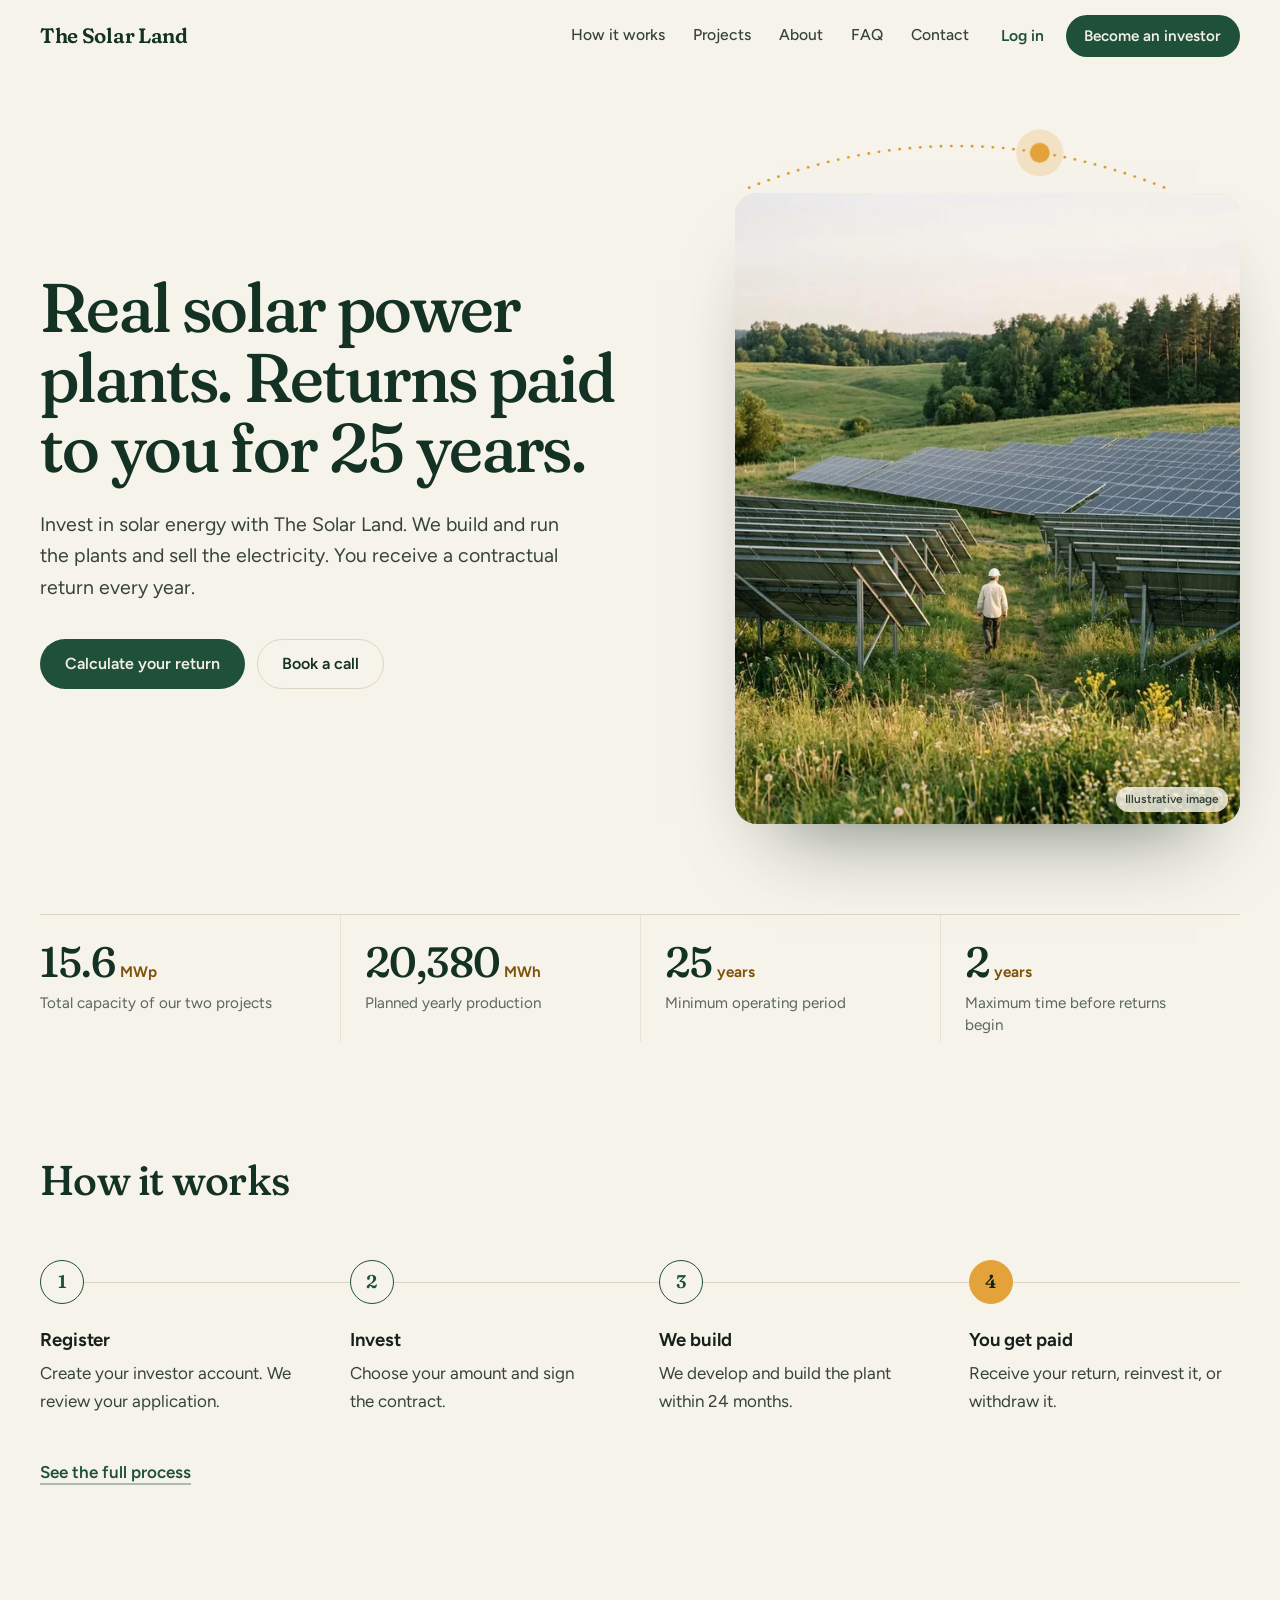
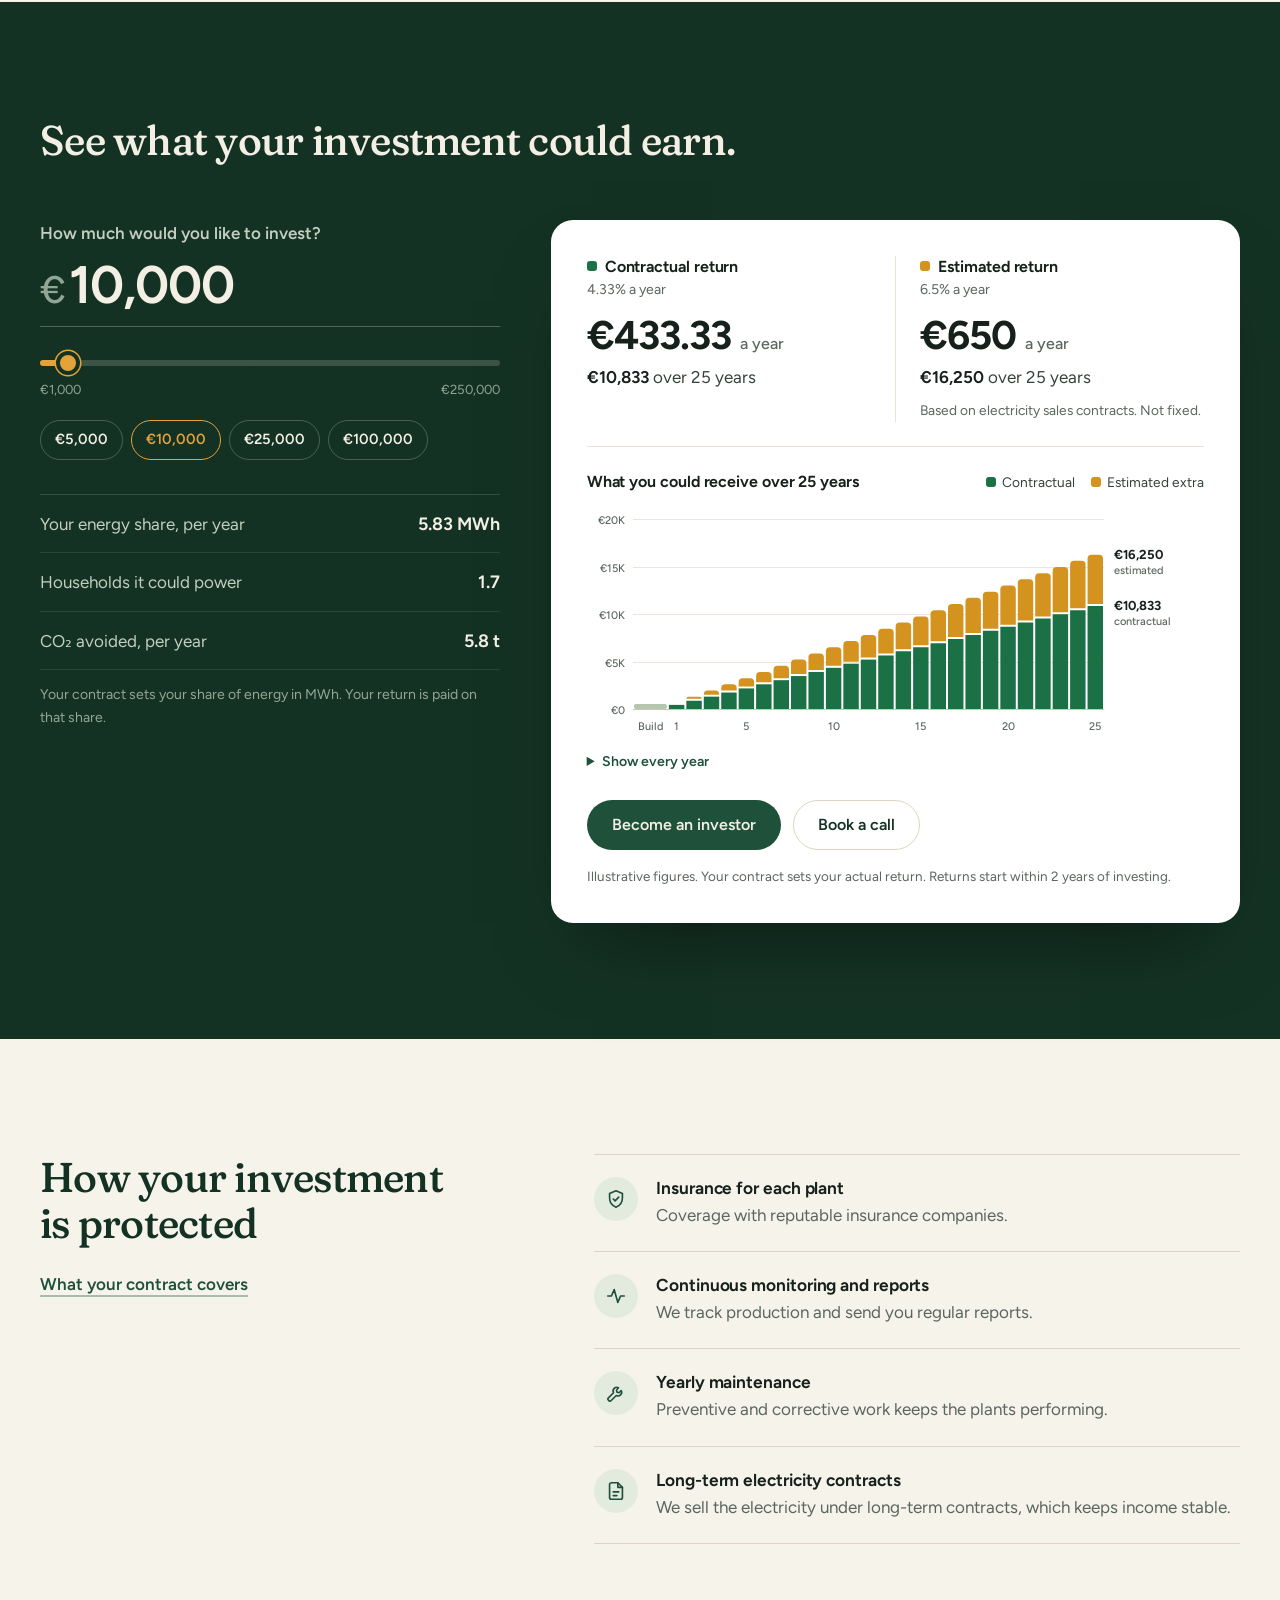
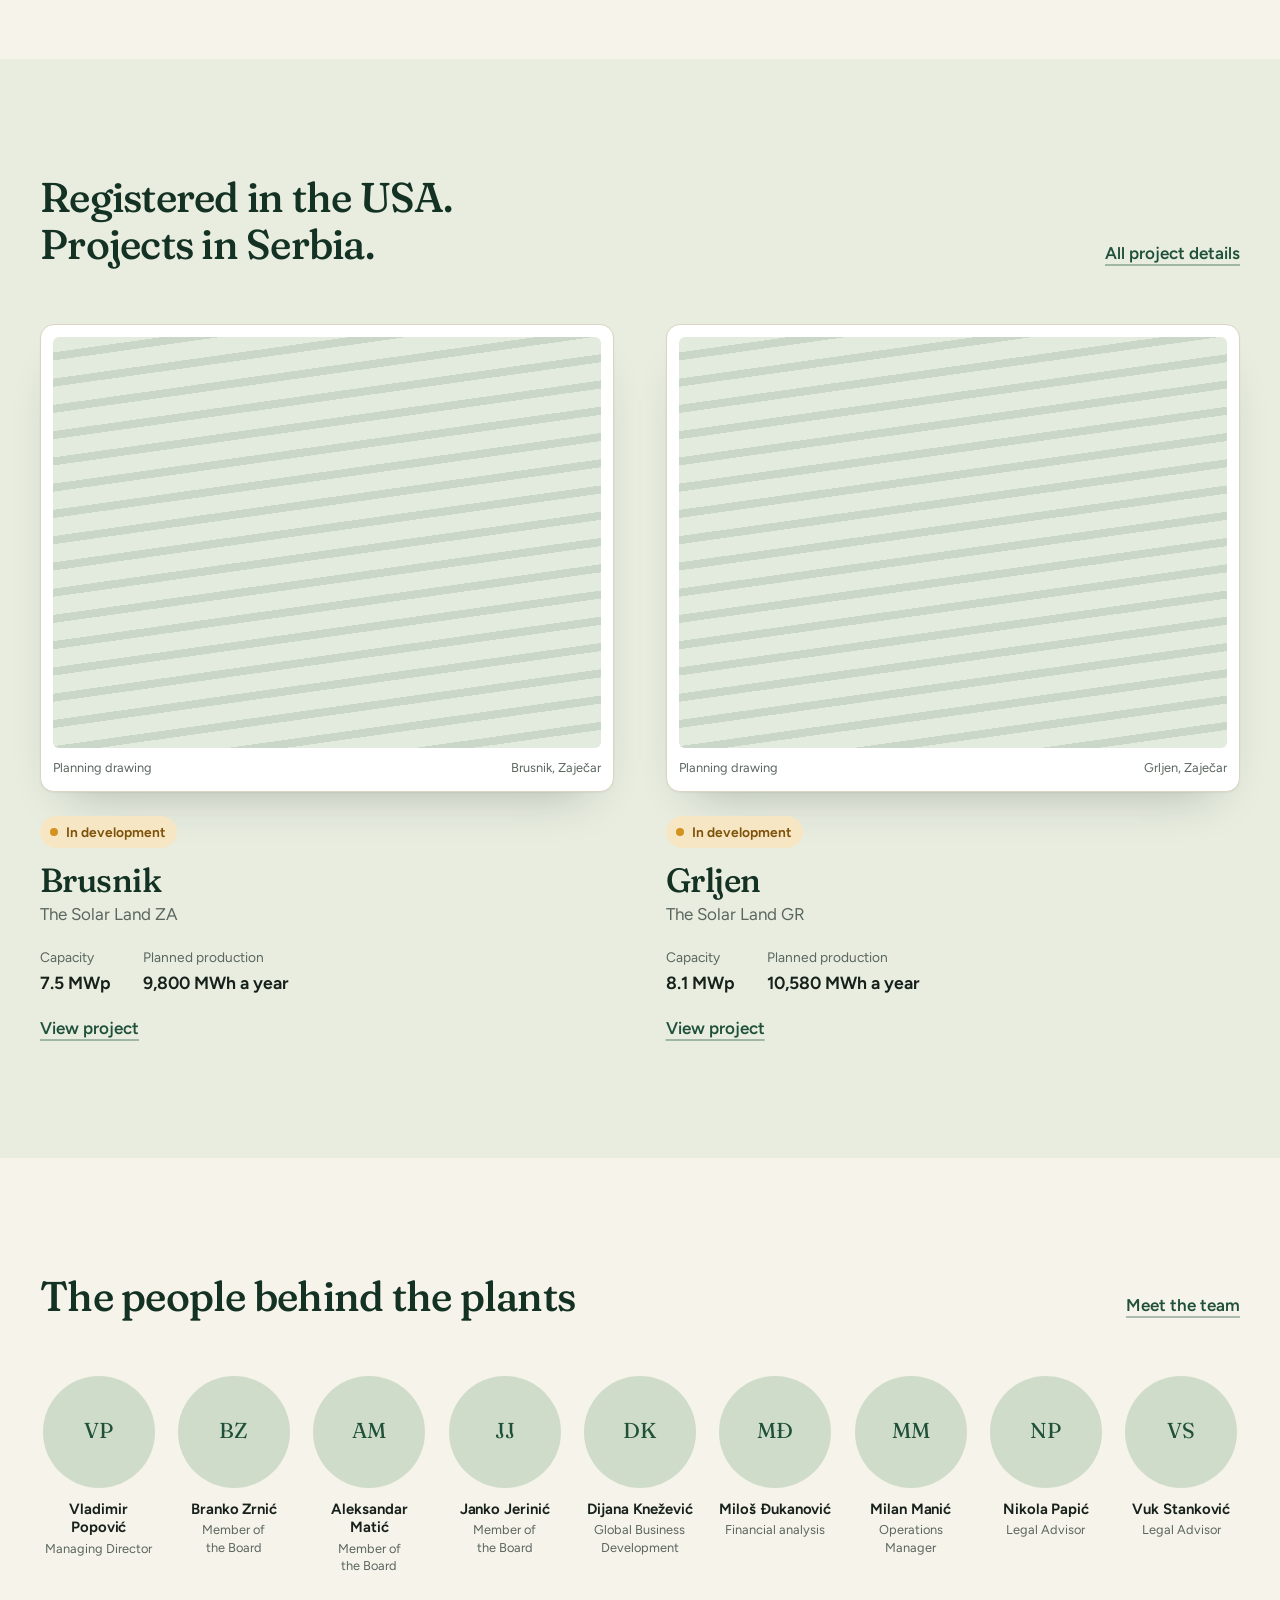
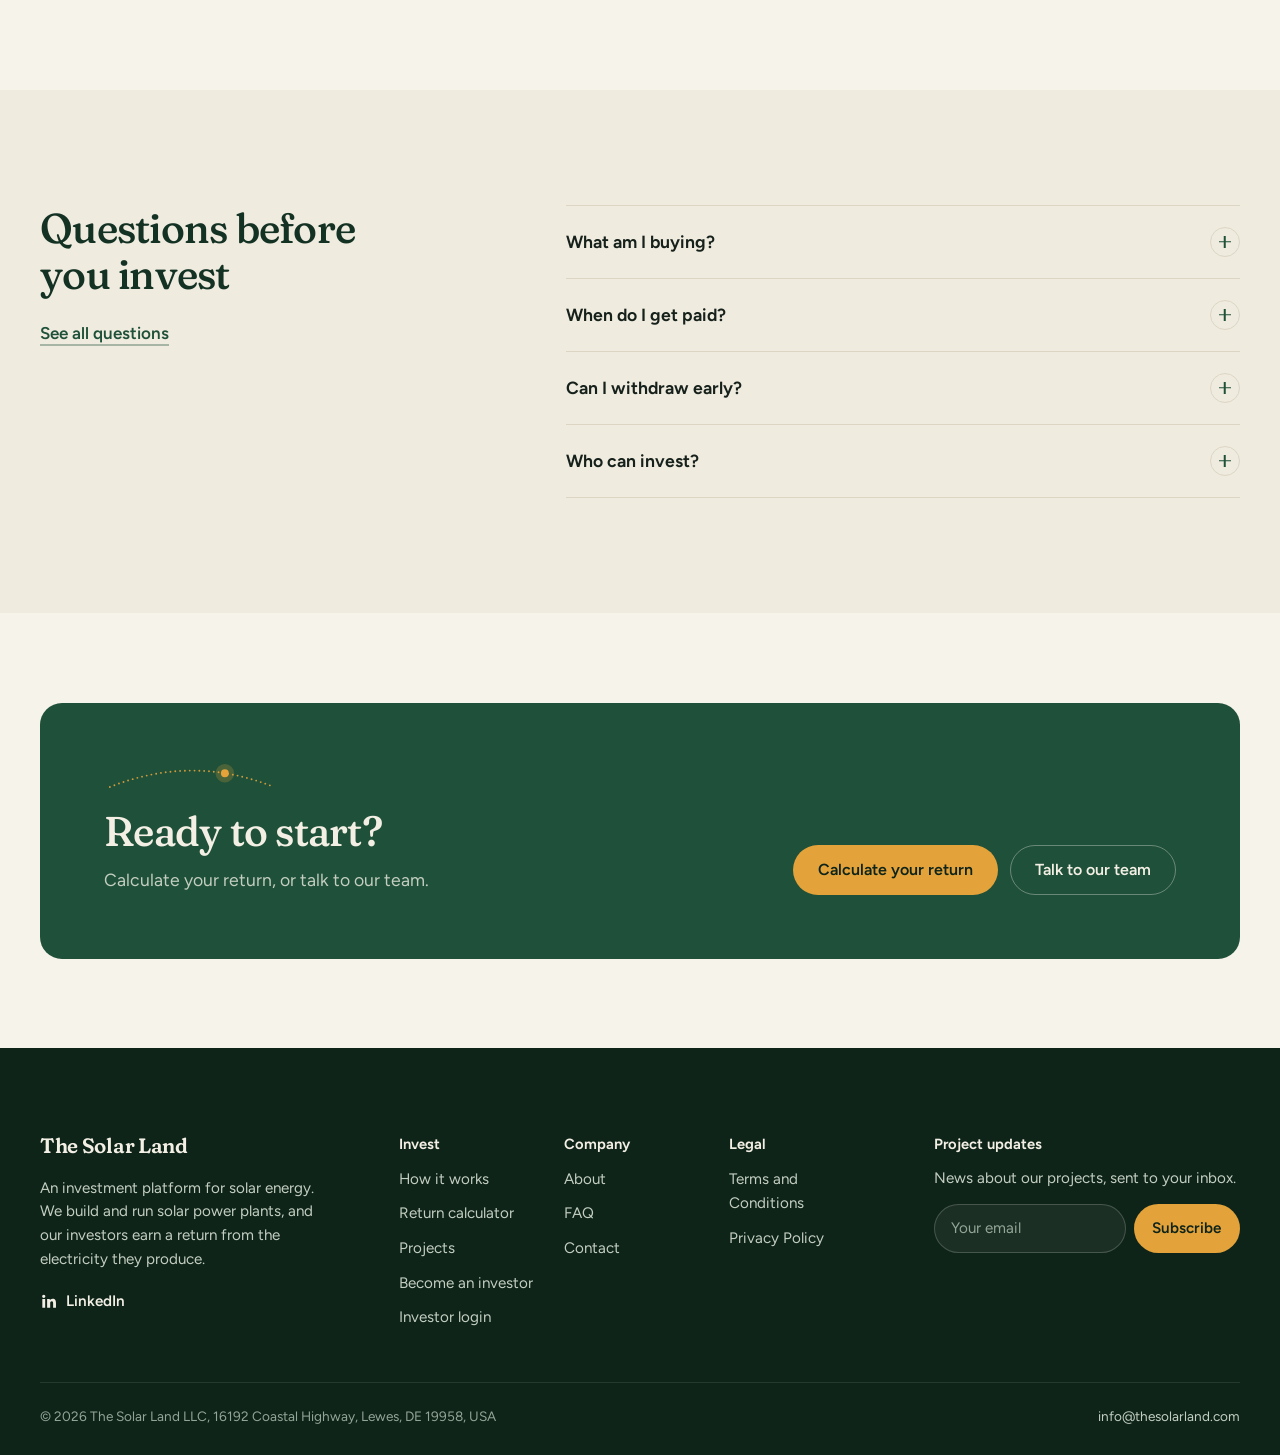
==== index.html @ 906a86f7 "Add The Solar Land website redesign Static site (HTML, CSS, JavaScript) ready for GitHub Pages: 10 p" ====
<!DOCTYPE html>
<html lang="en">
<head>
<meta charset="utf-8">
<meta name="viewport" content="width=device-width, initial-scale=1">
<meta name="robots" content="noindex, nofollow">
<title>The Solar Land: invest in solar power plants</title>
<meta name="description" content="Invest in real solar power plants. We build and run the plants and sell the electricity. You receive a contractual return for 25 years.">
<meta property="og:type" content="website">
<meta property="og:site_name" content="The Solar Land">
<meta property="og:title" content="The Solar Land: invest in solar power plants">
<meta property="og:description" content="Invest in real solar power plants. We build and run the plants and sell the electricity. You receive a contractual return for 25 years.">
<meta property="og:url" content="https://djokovicjovana.github.io/thesolarland-site-redesign/">
<meta property="og:image" content="https://djokovicjovana.github.io/thesolarland-site-redesign/assets/img/og.jpg">
<meta property="og:image:width" content="1200">
<meta property="og:image:height" content="630">
<meta name="twitter:card" content="summary_large_image">
<meta name="theme-color" content="#143224">
<link rel="icon" href="assets/img/favicon.svg" type="image/svg+xml">
<link rel="apple-touch-icon" href="assets/img/apple-touch-icon.png">
<link rel="preload" href="assets/fonts/fraunces-latin-full-normal.woff2" as="font" type="font/woff2" crossorigin>
<link rel="preload" href="assets/fonts/figtree-latin-wght-normal.woff2" as="font" type="font/woff2" crossorigin>
<link rel="stylesheet" href="assets/css/style.css">
</head>
<body class="page-home">
<a class="skip" href="#main">Skip to content</a>
<header class="site-header">
  <div class="wrap header-inner">
    <a class="brand" href="index.html" aria-label="The Solar Land, home"><img class="brand-mark" src="https://thesolarland.com/wp-content/uploads/2025/12/Group.svg" alt="" width="40" height="36" data-fallback><span class="brand-name">The Solar Land</span></a>
    <button class="nav-toggle" type="button" aria-expanded="false" aria-controls="main-nav"><span class="sr-only">Menu</span><svg class="i i-menu" viewBox="0 0 24 24" fill="none" stroke="currentColor" stroke-width="1.8" stroke-linecap="round" stroke-linejoin="round" aria-hidden="true" focusable="false"><path d="M4 7h16M4 12h16M4 17h16"/></svg><svg class="i i-close" viewBox="0 0 24 24" fill="none" stroke="currentColor" stroke-width="1.8" stroke-linecap="round" stroke-linejoin="round" aria-hidden="true" focusable="false"><path d="M6 6l12 12M18 6 6 18"/></svg></button>
    <nav class="main-nav" id="main-nav" aria-label="Main">
      <ul>
        <li><a href="how-it-works.html">How it works</a></li>
        <li><a href="projects.html">Projects</a></li>
        <li><a href="about.html">About</a></li>
        <li><a href="faq.html">FAQ</a></li>
        <li><a href="contact.html">Contact</a></li>
      </ul>
      <div class="nav-actions">
        <a class="nav-login" href="https://thesolarland.com/my-account/">Log in</a>
        <a class="btn btn-primary btn-sm" href="join.html">Become an investor</a>
      </div>
    </nav>
  </div>
</header>
<main id="main">
<section class="hero" aria-labelledby="hero-title">
  <div class="wrap">
    <div class="hero-grid">
      <div class="hero-copy">
        <h1 id="hero-title">Real solar power plants. Returns paid to you for 25&nbsp;years.</h1>
        <p class="lead">Invest in solar energy with The Solar Land. We build and run the plants and sell the electricity. You receive a contractual return every year.</p>
        <div class="actions">
          <a class="btn btn-primary" href="#calculator">Calculate your return</a>
          <a class="btn btn-quiet" href="contact.html?via=call#form">Book a call</a>
        </div>
      </div>
      <div class="hero-figure">
        <svg class="sunpath" viewBox="0 0 112 14" aria-hidden="true" focusable="false">
          <path class="arc" d="M10 11.2Q56 -7.2 102 11.2"/>
          <circle class="glow" cx="74.4" cy="3.5" r="5.2"/>
          <circle class="sun" cx="74.4" cy="3.5" r="2.2"/>
        </svg>
        <div class="hero-photo">
          <picture>
            <source type="image/webp" srcset="assets/img/hero-600.webp 600w, assets/img/hero-896.webp 896w" sizes="(max-width: 960px) 92vw, 520px">
            <img src="assets/img/hero.jpg" alt="An engineer walking between rows of solar panels in green, hilly countryside" width="896" height="1200" fetchpriority="high" data-fallback>
          </picture>
          <span class="photo-note">Illustrative image</span>
        </div>
      </div>
    </div>
    <dl class="figures">
      <div><dt>Total capacity of our two projects</dt><dd>15.6<small>MWp</small></dd></div>
      <div><dt>Planned yearly production</dt><dd>20,380<small>MWh</small></dd></div>
      <div><dt>Minimum operating period</dt><dd>25<small>years</small></dd></div>
      <div><dt>Maximum time before returns begin</dt><dd>2<small>years</small></dd></div>
    </dl>
  </div>
</section>

<section class="section" aria-labelledby="how-title">
  <div class="wrap">
    <div class="section-head">
      <h2 id="how-title">How it works</h2>
    </div>
    <ol class="steps">
      <li><span class="step-num" aria-hidden="true">1</span><h3>Register</h3><p>Create your investor account. We review your application.</p></li>
      <li><span class="step-num" aria-hidden="true">2</span><h3>Invest</h3><p>Choose your amount and sign the contract.</p></li>
      <li><span class="step-num" aria-hidden="true">3</span><h3>We build</h3><p>We develop and build the plant within 24 months.</p></li>
      <li><span class="step-num" aria-hidden="true">4</span><h3>You get paid</h3><p>Receive your return, reinvest it, or withdraw it.</p></li>
    </ol>
    <p class="steps-foot"><a class="text-link" href="how-it-works.html">See the full process</a></p>
  </div>
</section>

<section class="section calc-section" id="calculator" aria-labelledby="calc-title">
  <div class="wrap">
    <div class="section-head">
      <h2 id="calc-title">See what your investment could earn.</h2>
    </div>
    <div class="calc" data-calc>
      <div class="calc-input">
        <label class="calc-label" for="amount">How much would you like to invest?</label>
        <div class="amount"><span aria-hidden="true">€</span><input id="amount" type="text" inputmode="numeric" autocomplete="off" value="10,000" aria-describedby="amount-help"></div>
        <input class="range" id="amount-range" type="range" min="1000" max="250000" step="500" value="10000" aria-label="Investment amount">
        <div class="range-scale" aria-hidden="true"><span>€1,000</span><span>€250,000</span></div>
        <div class="presets" role="group" aria-label="Quick amounts">
          <button type="button" data-amount="5000">€5,000</button>
          <button type="button" data-amount="10000">€10,000</button>
          <button type="button" data-amount="25000">€25,000</button>
          <button type="button" data-amount="100000">€100,000</button>
        </div>
        <dl class="share">
          <div><dt>Your energy share, per year</dt><dd data-out="mwh">5.83 MWh</dd></div>
          <div><dt>Households it could power</dt><dd data-out="homes">1.7</dd></div>
          <div><dt>CO₂ avoided, per year</dt><dd data-out="co2">5.8 t</dd></div>
        </dl>
        <p class="share-note" id="amount-help">Your contract sets your share of energy in MWh. Your return is paid on that share.</p>
        <p class="big-note" data-big hidden>Investing more than €1,000,000? <a href="contact.html?amount=over-1m#form">Ask about our special offer.</a></p>
      </div>

      <div class="calc-card">
        <div class="returns">
          <div class="return">
            <h3><span class="key key--c" aria-hidden="true"></span>Contractual return</h3>
            <span class="rate">4.33% a year</span>
            <p class="value"><span data-out="c-year">€433.33</span> <span class="per">a year</span></p>
            <p class="total"><strong data-out="c-total">€10,833</strong> over 25 years</p>
          </div>
          <div class="return">
            <h3><span class="key key--e" aria-hidden="true"></span>Estimated return</h3>
            <span class="rate">6.5% a year</span>
            <p class="value"><span data-out="e-year">€650</span> <span class="per">a year</span></p>
            <p class="total"><strong data-out="e-total">€16,250</strong> over 25 years</p>
            <p class="note">Based on electricity sales contracts. Not fixed.</p>
          </div>
        </div>

        <div class="chart">
          <div class="chart-head">
            <h3 id="chart-title">What you could receive over 25 years</h3>
            <div class="legend" aria-hidden="true"><span><i class="key key--c"></i>Contractual</span><span><i class="key key--e"></i>Estimated extra</span></div>
          </div>
          <div class="chart-plot" tabindex="0" role="group" aria-labelledby="chart-title" aria-describedby="chart-desc">
            <div data-chart></div>
            <div class="chart-tip" aria-hidden="true"></div>
          </div>
          <p class="sr-only" id="chart-desc">The total you receive grows every year after a build period of up to 2 years. Use the left and right arrow keys to read each year, or open the table below.</p>
          <details class="chart-table" data-table>
            <summary>Show every year</summary>
            <div class="scroll">
              <table>
                <caption class="sr-only">Total received by the end of each year</caption>
                <thead><tr><th scope="col">Year</th><th scope="col">Contractual so far</th><th scope="col">Estimated so far</th></tr></thead>
                <tbody></tbody>
              </table>
            </div>
          </details>
        </div>
        <p class="sr-only" aria-live="polite" data-live></p>
        <div class="actions">
          <a class="btn btn-primary" href="join.html">Become an investor</a>
          <a class="btn btn-quiet" href="contact.html?via=call#form">Book a call</a>
        </div>
        <p class="disclaimer">Illustrative figures. Your contract sets your actual return. Returns start within 2 years of investing.</p>
      </div>
    </div>
  </div>
</section>

<section class="section" aria-labelledby="protect-title">
  <div class="wrap protect">
    <div>
      <h2 id="protect-title">How your investment is protected</h2>
      <a class="text-link" href="how-it-works.html#contract">What your contract covers</a>
    </div>
    <ul class="protect-list">
      <li><span class="icon-dot"><svg class="i i-shield" viewBox="0 0 24 24" fill="none" stroke="currentColor" stroke-width="1.8" stroke-linecap="round" stroke-linejoin="round" aria-hidden="true" focusable="false"><path d="M12 3l7 3v5c0 4.6-3 8.4-7 10-4-1.6-7-5.4-7-10V6l7-3z"/><path d="m9 12 2 2 4-4"/></svg></span><div><h3>Insurance for each plant</h3><p>Coverage with reputable insurance companies.</p></div></li>
      <li><span class="icon-dot"><svg class="i i-pulse" viewBox="0 0 24 24" fill="none" stroke="currentColor" stroke-width="1.8" stroke-linecap="round" stroke-linejoin="round" aria-hidden="true" focusable="false"><path d="M3 12h4l3-7 4 14 3-7h4"/></svg></span><div><h3>Continuous monitoring and reports</h3><p>We track production and send you regular reports.</p></div></li>
      <li><span class="icon-dot"><svg class="i i-wrench" viewBox="0 0 24 24" fill="none" stroke="currentColor" stroke-width="1.8" stroke-linecap="round" stroke-linejoin="round" aria-hidden="true" focusable="false"><path d="M14.7 6.3a4 4 0 0 0-5.4 5.4L3.5 17.5a1.4 1.4 0 0 0 0 2l1 1a1.4 1.4 0 0 0 2 0l5.8-5.8a4 4 0 0 0 5.4-5.4l-2.4 2.4-2.2-.6-.6-2.2 2.2-2.6z"/></svg></span><div><h3>Yearly maintenance</h3><p>Preventive and corrective work keeps the plants performing.</p></div></li>
      <li><span class="icon-dot"><svg class="i i-contract" viewBox="0 0 24 24" fill="none" stroke="currentColor" stroke-width="1.8" stroke-linecap="round" stroke-linejoin="round" aria-hidden="true" focusable="false"><path d="M14 3H7a2 2 0 0 0-2 2v14a2 2 0 0 0 2 2h10a2 2 0 0 0 2-2V8z"/><path d="M14 3v5h5M9 13h6M9 17h4"/></svg></span><div><h3>Long-term electricity contracts</h3><p>We sell the electricity under long-term contracts, which keeps income stable.</p></div></li>
    </ul>
  </div>
</section>

<section class="section section--field" aria-labelledby="projects-title">
  <div class="wrap">
    <div class="section-head section-head--split">
      <h2 id="projects-title">Registered in the USA. Projects in Serbia.</h2>
      <a class="text-link" href="projects.html">All project details</a>
    </div>
    <div class="projects-grid">
      <article class="project-card" aria-labelledby="pc-1">
        <figure class="plan">
          <div class="plan-frame"><img src="https://thesolarland.com/wp-content/uploads/2025/12/Slika-Urbanizam-SE-Brusnik.webp" alt="Planning drawing for the Brusnik project" loading="lazy" width="507" height="373" data-fallback></div>
          <figcaption><span>Planning drawing</span><span>Brusnik, Zaječar</span></figcaption>
        </figure>
        <div class="body">
          <span class="status">In development</span>
          <h3 class="project-name" id="pc-1">Brusnik</h3>
          <p class="project-sub">The Solar Land ZA</p>
          <dl class="facts"><div><dt>Capacity</dt><dd>7.5 MWp</dd></div><div><dt>Planned production</dt><dd>9,800 MWh a year</dd></div></dl>
          <a class="text-link" href="projects.html#brusnik">View project</a>
        </div>
      </article>
      <article class="project-card" aria-labelledby="pc-2">
        <figure class="plan">
          <div class="plan-frame"><img src="https://thesolarland.com/wp-content/uploads/2025/12/Slika-Urbanistcki-SE-Grljen.webp" alt="Planning drawing for the Grljen project" loading="lazy" width="475" height="493" data-fallback></div>
          <figcaption><span>Planning drawing</span><span>Grljen, Zaječar</span></figcaption>
        </figure>
        <div class="body">
          <span class="status">In development</span>
          <h3 class="project-name" id="pc-2">Grljen</h3>
          <p class="project-sub">The Solar Land GR</p>
          <dl class="facts"><div><dt>Capacity</dt><dd>8.1 MWp</dd></div><div><dt>Planned production</dt><dd>10,580 MWh a year</dd></div></dl>
          <a class="text-link" href="projects.html#grljen">View project</a>
        </div>
      </article>
    </div>
  </div>
</section>

<section class="section" aria-labelledby="team-title">
  <div class="wrap">
    <div class="section-head section-head--split">
      <h2 id="team-title">The people behind the plants</h2>
      <a class="text-link" href="about.html#team">Meet the team</a>
    </div>
    <div class="faces-scroll" role="region" aria-label="Team members" tabindex="0">
<ul class="faces">
<li class="face"><span class="avatar" data-initials="VP"><img src="https://thesolarland.com/wp-content/uploads/2025/07/1.jpg" alt="" loading="lazy" width="1029" height="1195" data-fallback></span><h3>Vladimir Popović</h3><p>Managing Director</p></li>
<li class="face"><span class="avatar" data-initials="BZ"><img src="https://thesolarland.com/wp-content/uploads/2025/07/Group-454.jpg" alt="" loading="lazy" width="1029" height="1195" data-fallback></span><h3>Branko Zrnić</h3><p>Member of the Board</p></li>
<li class="face"><span class="avatar" data-initials="AM"><img src="https://thesolarland.com/wp-content/uploads/2025/07/Group-455.jpg" alt="" loading="lazy" width="1029" height="1195" data-fallback></span><h3>Aleksandar Matić</h3><p>Member of the Board</p></li>
<li class="face"><span class="avatar" data-initials="JJ"><img src="https://thesolarland.com/wp-content/uploads/2025/07/Group-456.jpg" alt="" loading="lazy" width="1029" height="1195" data-fallback></span><h3>Janko Jerinić</h3><p>Member of the Board</p></li>
<li class="face"><span class="avatar" data-initials="DK"><img src="https://thesolarland.com/wp-content/uploads/2025/07/Group-457.jpg" alt="" loading="lazy" width="1029" height="1195" data-fallback></span><h3>Dijana Knežević</h3><p>Global Business Development</p></li>
<li class="face"><span class="avatar" data-initials="MĐ"><img src="https://thesolarland.com/wp-content/uploads/2025/07/Group-460.jpg" alt="" loading="lazy" width="1029" height="1195" data-fallback></span><h3>Miloš Đukanović</h3><p>Financial analysis</p></li>
<li class="face"><span class="avatar" data-initials="MM"><img src="https://thesolarland.com/wp-content/uploads/2025/07/Group-461.jpg" alt="" loading="lazy" width="1029" height="1195" data-fallback></span><h3>Milan Manić</h3><p>Operations Manager</p></li>
<li class="face"><span class="avatar" data-initials="NP"><img src="https://thesolarland.com/wp-content/uploads/2025/07/Group-462-Copy.jpg" alt="" loading="lazy" width="1029" height="1195" data-fallback></span><h3>Nikola Papić</h3><p>Legal Advisor</p></li>
<li class="face"><span class="avatar" data-initials="VS"><img src="https://thesolarland.com/wp-content/uploads/2025/07/Group-463.jpg" alt="" loading="lazy" width="1029" height="1195" data-fallback></span><h3>Vuk Stanković</h3><p>Legal Advisor</p></li>
</ul>
</div>
  </div>
</section>

<section class="section section--paper2" aria-labelledby="faq-title">
  <div class="wrap faq-short">
    <div>
      <h2 id="faq-title">Questions before you invest</h2>
      <a class="text-link" href="faq.html">See all questions</a>
    </div>
    <div>
      <details class="faq-item"><summary>What am I buying?<span class="pm" aria-hidden="true"></span></summary><div class="answer"><p>A fixed share of the plants’ energy, measured in MWh a year and set in your contract for 25 years.</p></div></details>
      <details class="faq-item"><summary>When do I get paid?<span class="pm" aria-hidden="true"></span></summary><div class="answer"><p>Returns start within 2 years of your investment, while the plant is built. Our Solarverse community may offer ways to start earlier.</p></div></details>
      <details class="faq-item"><summary>Can I withdraw early?<span class="pm" aria-hidden="true"></span></summary><div class="answer"><p>Yes, without penalties, but it may take some time to arrange. You can also transfer your investment to another investor, with our approval.</p></div></details>
      <details class="faq-item"><summary>Who can invest?<span class="pm" aria-hidden="true"></span></summary><div class="answer"><p>People from many countries, including first-time investors. Some legal limits may apply where you live.</p></div></details>
    </div>
  </div>
</section>

<section class="cta-band" aria-labelledby="cta-title">
  <div class="wrap">
    <div class="cta-box">
      <div>
        <svg class="arc-mini" viewBox="0 0 112 14" aria-hidden="true" focusable="false"><path class="arc" d="M10 11.2Q56 -7.2 102 11.2"/><circle class="glow" cx="74.4" cy="3.5" r="5.2"/><circle class="sun" cx="74.4" cy="3.5" r="2.2"/></svg>
        <h2 id="cta-title">Ready to start?</h2>
        <p>Calculate your return, or talk to our team.</p>
      </div>
      <div class="actions">
        <a class="btn btn-sun" href="#calculator">Calculate your return</a>
        <a class="btn btn-line" href="contact.html#form">Talk to our team</a>
      </div>
    </div>
  </div>
</section>

</main>
<footer class="site-footer">
  <div class="wrap">
    <div class="footer-top">
      <div class="footer-brand">
        <a class="brand" href="index.html"><span class="brand-name">The Solar Land</span></a>
        <p>An investment platform for solar energy. We build and run solar power plants, and our investors earn a return from the electricity they produce.</p>
        <a class="li-link" href="https://www.linkedin.com/company/the-solar-land-investment-fund/" target="_blank" rel="noopener"><svg class="i i-linkedin" viewBox="0 0 24 24" fill="currentColor" aria-hidden="true" focusable="false"><path d="M5 3.5a2.2 2.2 0 1 1 0 4.4 2.2 2.2 0 0 1 0-4.4zM3.1 9.2h3.8V21H3.1zM9.5 9.2h3.6v1.6h.1c.5-.9 1.7-1.9 3.6-1.9 3.8 0 4.5 2.5 4.5 5.8V21h-3.8v-5.6c0-1.3 0-3-1.8-3s-2.1 1.4-2.1 2.9V21H9.5z"/></svg>LinkedIn</a>
      </div>
      <nav class="footer-cols" aria-label="Footer">
        <div>
          <h2>Invest</h2>
          <ul>
            <li><a href="how-it-works.html">How it works</a></li>
            <li><a href="index.html#calculator">Return calculator</a></li>
            <li><a href="projects.html">Projects</a></li>
            <li><a href="join.html">Become an investor</a></li>
            <li><a href="https://thesolarland.com/my-account/">Investor login</a></li>
          </ul>
        </div>
        <div>
          <h2>Company</h2>
          <ul>
            <li><a href="about.html">About</a></li>
            <li><a href="faq.html">FAQ</a></li>
            <li><a href="contact.html">Contact</a></li>
          </ul>
        </div>
        <div>
          <h2>Legal</h2>
          <ul>
            <li><a href="terms.html">Terms and Conditions</a></li>
            <li><a href="privacy.html">Privacy Policy</a></li>
          </ul>
        </div>
      </nav>
      <div class="footer-news">
        <h2>Project updates</h2>
        <p>News about our projects, sent to your inbox.</p>
        <form class="news-form" data-mail data-subject="Project updates subscription" data-done="news-done">
          <label class="sr-only" for="news-email">Email</label>
          <input id="news-email" name="email" data-label="Please send project updates to" type="email" placeholder="Your email" autocomplete="email" required>
          <button class="btn btn-sun btn-sm" type="submit">Subscribe</button>
        </form>
        <p class="news-done" id="news-done" hidden>Your email app should now be open with the request ready. Press Send to subscribe.</p>
      </div>
    </div>
    <div class="footer-bottom">
      <p>© <span data-year>2026</span> The Solar Land LLC, 16192 Coastal Highway, Lewes, DE 19958, USA</p>
      <p><a href="mailto:info@thesolarland.com">info@thesolarland.com</a></p>
    </div>
  </div>
</footer>
<script src="assets/js/main.js" defer></script>
</body>
</html>
---- assets/css/style.css ----
/* =========================================================
   The Solar Land: redesign concept
   Palette: forest green, field cream, sun amber
   Type: Fraunces (headlines), Figtree (text and figures)
   ========================================================= */

/* ---------- fonts (self-hosted, latin + latin-ext) ---------- */
@font-face{font-family:'Fraunces Variable';font-style:normal;font-display:swap;font-weight:100 900;
  src:url(../fonts/fraunces-latin-full-normal.woff2) format('woff2-variations'),url(../fonts/fraunces-latin-full-normal.woff2) format('woff2');
  unicode-range:U+0000-00FF,U+0131,U+0152-0153,U+02BB-02BC,U+02C6,U+02DA,U+02DC,U+0304,U+0308,U+0329,U+2000-206F,U+20AC,U+2122,U+2191,U+2193,U+2212,U+2215,U+FEFF,U+FFFD}
@font-face{font-family:'Fraunces Variable';font-style:normal;font-display:swap;font-weight:100 900;
  src:url(../fonts/fraunces-latin-ext-full-normal.woff2) format('woff2-variations'),url(../fonts/fraunces-latin-ext-full-normal.woff2) format('woff2');
  unicode-range:U+0100-02BA,U+02BD-02C5,U+02C7-02CC,U+02CE-02D7,U+02DD-02FF,U+0304,U+0308,U+0329,U+1D00-1DBF,U+1E00-1E9F,U+1EF2-1EFF,U+2020,U+20A0-20AB,U+20AD-20C0,U+2113,U+2C60-2C7F,U+A720-A7FF}
@font-face{font-family:'Figtree Variable';font-style:normal;font-display:swap;font-weight:300 900;
  src:url(../fonts/figtree-latin-wght-normal.woff2) format('woff2-variations'),url(../fonts/figtree-latin-wght-normal.woff2) format('woff2');
  unicode-range:U+0000-00FF,U+0131,U+0152-0153,U+02BB-02BC,U+02C6,U+02DA,U+02DC,U+0304,U+0308,U+0329,U+2000-206F,U+20AC,U+2122,U+2191,U+2193,U+2212,U+2215,U+FEFF,U+FFFD}
@font-face{font-family:'Figtree Variable';font-style:normal;font-display:swap;font-weight:300 900;
  src:url(../fonts/figtree-latin-ext-wght-normal.woff2) format('woff2-variations'),url(../fonts/figtree-latin-ext-wght-normal.woff2) format('woff2');
  unicode-range:U+0100-02BA,U+02BD-02C5,U+02C7-02CC,U+02CE-02D7,U+02DD-02FF,U+0304,U+0308,U+0329,U+1D00-1DBF,U+1E00-1E9F,U+1EF2-1EFF,U+2020,U+20A0-20AB,U+20AD-20C0,U+2113,U+2C60-2C7F,U+A720-A7FF}

/* ---------- tokens ---------- */
:root{
  --paper:#F6F3EA;      /* field cream: page */
  --paper-2:#EFEBDF;    /* deeper cream: alternate sections */
  --field:#E8EDE0;      /* sage-tinted: land sections */
  --card:#FFFFFF;
  --rule:#DCD5C3;
  --rule-soft:#E9E3D4;

  --forest-950:#0E2419;
  --forest-900:#143224;
  --forest-800:#1A3F2E;
  --forest-700:#1F5039;
  --forest-600:#1B7046;  /* chart: contractual return */

  --sage-300:#B4C6AF;
  --sage-200:#CFDCCA;
  --sage-100:#E3EBDE;

  --amber-500:#E3A23A;   /* the sun */
  --amber-600:#D4921F;   /* chart: estimated extra */
  --amber-800:#7F520A;   /* amber for text on cream */
  --amber-100:#F6E6C4;

  --ink-900:#17211B;
  --ink-700:#36433B;
  --ink-500:#5A665E;

  --on-dark:#F3EFE4;
  --on-dark-2:#C3CEC0;
  --on-dark-3:#93A595;

  --r-sm:8px; --r-md:14px; --r-lg:22px; --r-pill:999px;
  --shadow-card:0 1px 2px rgba(20,40,30,.05),0 24px 48px -28px rgba(20,40,30,.32);
  --shadow-photo:0 44px 80px -44px rgba(14,36,25,.6);

  --display:'Fraunces Variable',Georgia,'Times New Roman',serif;
  --text:'Figtree Variable',system-ui,-apple-system,'Segoe UI',Roboto,Arial,sans-serif;

  --wrap:1200px;
  --gutter:clamp(20px,4vw,40px);
  --header-h:72px;
}

/* ---------- base ---------- */
*,*::before,*::after{box-sizing:border-box}
html{-webkit-text-size-adjust:100%;scroll-behavior:smooth;scroll-padding-top:calc(var(--header-h) + 20px)}
body{margin:0;background:var(--paper);color:var(--ink-900);font-family:var(--text);font-size:1.0625rem;line-height:1.62;-webkit-font-smoothing:antialiased;text-rendering:optimizeLegibility}
img,svg{display:block;max-width:100%}
a{color:inherit}
h1,h2,h3,h4,p,dl,dd,figure,blockquote{margin:0}
ol,ul{margin:0;padding:0;list-style:none}
button{font:inherit}
:focus-visible{outline:3px solid var(--amber-500);outline-offset:3px;border-radius:4px}
::selection{background:var(--amber-100);color:var(--forest-950)}
.sr-only{position:absolute!important;width:1px;height:1px;padding:0;margin:-1px;overflow:hidden;clip:rect(0,0,0,0);white-space:nowrap;border:0}
.skip{position:absolute;left:12px;top:-80px;z-index:100;background:var(--forest-900);color:var(--on-dark);padding:10px 16px;border-radius:var(--r-sm);text-decoration:none;font-weight:600}
.skip:focus{top:12px}
.wrap{width:min(100% - 2*var(--gutter),var(--wrap));margin-inline:auto}
[hidden]{display:none!important}

/* ---------- type ---------- */
h1,h2{font-family:var(--display);font-weight:500;font-variation-settings:"SOFT" 60,"WONK" 0;font-optical-sizing:auto;color:var(--forest-900);letter-spacing:-.018em;text-wrap:balance}
h1{font-size:clamp(2.3rem,1.4rem + 3vw,3.6rem);line-height:1.05}
h2{font-size:clamp(1.85rem,1.3rem + 1.8vw,2.6rem);line-height:1.12}
h3{font-family:var(--text);font-size:1.16rem;font-weight:650;line-height:1.32;letter-spacing:-.005em;color:var(--ink-900)}
p{text-wrap:pretty}
.lead{font-size:clamp(1.08rem,1rem + .3vw,1.22rem);line-height:1.6;color:var(--ink-700);max-width:38rem}
.text-link{color:var(--forest-700);font-weight:600;text-decoration:underline;text-decoration-thickness:1.5px;text-underline-offset:5px;text-decoration-color:rgba(31,80,57,.35);transition:text-decoration-color .15s}
.text-link:hover{text-decoration-color:var(--forest-700)}

/* ---------- buttons ---------- */
.btn{display:inline-flex;align-items:center;justify-content:center;gap:.5em;min-height:50px;padding:.78rem 1.5rem;border-radius:var(--r-pill);font:600 1rem/1.2 var(--text);text-decoration:none;border:1.5px solid transparent;cursor:pointer;transition:background-color .15s,border-color .15s,color .15s;white-space:nowrap}
.btn-primary{background:var(--forest-700);color:var(--on-dark)}
.btn-primary:hover{background:var(--forest-800)}
.btn-quiet{border-color:var(--rule);color:var(--forest-900);background:transparent}
.btn-quiet:hover{border-color:var(--forest-700)}
.btn-sun{background:var(--amber-500);color:var(--forest-950)}
.btn-sun:hover{background:#ECB55A}
.btn-line{border-color:rgba(243,239,228,.35);color:var(--on-dark);background:transparent}
.btn-line:hover{border-color:var(--on-dark)}
.btn-sm{min-height:42px;padding:.5rem 1.1rem;font-size:.95rem}
.actions{display:flex;flex-wrap:wrap;gap:12px}

/* ---------- concept label ---------- */

/* ---------- header ---------- */
.site-header{position:sticky;top:0;z-index:40;background:rgba(246,243,234,.92);-webkit-backdrop-filter:saturate(1.2) blur(12px);backdrop-filter:saturate(1.2) blur(12px);border-bottom:1px solid transparent;transition:border-color .2s}
.site-header.is-scrolled{border-bottom-color:var(--rule-soft)}
.header-inner{position:relative;display:flex;align-items:center;justify-content:space-between;gap:24px;height:var(--header-h)}
.brand{display:inline-flex;align-items:center;gap:10px;text-decoration:none;color:var(--forest-900);flex:none}
.brand-mark{width:40px;height:36px;object-fit:contain;flex:none}
.brand-mark.is-broken{display:none}
.brand-name{font-family:var(--display);font-weight:600;font-size:1.3rem;letter-spacing:-.015em;font-variation-settings:"SOFT" 100,"WONK" 0;line-height:1;white-space:nowrap}
.main-nav{display:flex;align-items:center;gap:32px}
.main-nav ul{display:flex;gap:28px}
.main-nav ul a{display:block;text-decoration:none;color:var(--ink-700);font-weight:500;font-size:.98rem;padding-block:6px;border-bottom:2px solid transparent;transition:color .15s,border-color .15s}
.main-nav ul a:hover{color:var(--forest-900)}
.main-nav ul a[aria-current="page"]{color:var(--forest-900);border-bottom-color:var(--amber-500)}
.nav-actions{display:flex;align-items:center;gap:22px}
.nav-login{color:var(--forest-700);font-weight:600;font-size:.98rem;text-decoration:none;padding-block:6px}
.nav-login:hover{text-decoration:underline;text-underline-offset:4px}
.nav-toggle{display:none}

/* ---------- hero ---------- */
.hero{position:relative;padding-top:clamp(36px,5vw,80px)}
.hero-grid{display:grid;grid-template-columns:minmax(0,1.1fr) minmax(0,.9fr);gap:clamp(40px,6vw,96px);align-items:center}
.hero h1{font-size:clamp(2.5rem,1.25rem + 3.9vw,4.3rem);line-height:1.02;letter-spacing:-.024em}
.hero .lead{margin-top:26px;max-width:34rem}
.hero .actions{margin-top:36px}
.hero-figure{position:relative;padding-top:11%}
.hero-photo{position:relative;aspect-ratio:4/5;border-radius:var(--r-lg);overflow:hidden;background:var(--sage-200) url(../img/hero-fallback.svg) center/cover no-repeat;box-shadow:var(--shadow-photo)}
.hero-photo picture{display:block;width:100%;height:100%}
.hero-photo img{width:100%;height:100%;object-fit:cover;object-position:50% 55%}
.hero-photo img.is-broken{display:none}
.photo-note{position:absolute;right:12px;bottom:12px;font-size:.74rem;font-weight:600;color:var(--ink-700);background:rgba(246,243,234,.82);padding:3px 9px;border-radius:var(--r-pill)}
.sunpath{position:absolute;left:-6%;top:0;width:112%;height:auto;overflow:visible;pointer-events:none}
.sunpath .arc{fill:none;stroke:var(--amber-600);stroke-width:.62;stroke-linecap:round;stroke-dasharray:0 2.3;opacity:.95}
.sunpath .sun{fill:var(--amber-500)}
.sunpath .glow{fill:var(--amber-500);opacity:.22}
@media (prefers-reduced-motion:no-preference){
  .sunpath .arc{animation:arcIn 1.4s ease-out both}
  .sunpath .sun,.sunpath .glow{transform-box:fill-box;transform-origin:center;animation:sunIn 1s .7s ease-out both}
  .sunpath .glow{animation-name:glowIn}
}
@keyframes arcIn{from{opacity:0}to{opacity:.95}}
@keyframes sunIn{from{opacity:0;transform:translateY(4px) scale(.7)}to{opacity:1;transform:none}}
@keyframes glowIn{from{opacity:0;transform:scale(.6)}to{opacity:.22;transform:none}}

/* horizon: the four key figures */
.figures{margin-top:clamp(52px,7vw,92px);border-top:1px solid var(--rule);display:grid;grid-template-columns:repeat(4,minmax(0,1fr))}
.figures>div{display:flex;flex-direction:column-reverse;justify-content:flex-end;padding:26px 20px 6px 0}
.figures>div+div{padding-left:24px;border-left:1px solid var(--rule-soft)}
.figures dd{font-family:var(--display);font-variation-settings:"SOFT" 60,"WONK" 0;font-size:clamp(2rem,1.45rem + 1.5vw,2.7rem);font-weight:500;color:var(--forest-900);line-height:1;letter-spacing:-.02em;white-space:nowrap}
.figures dd small{font-family:var(--text);font-size:.95rem;font-weight:650;color:var(--amber-800);margin-left:.3em;letter-spacing:0}
.figures dt{margin-top:10px;color:var(--ink-500);font-size:.95rem;line-height:1.4;max-width:15rem}

/* ---------- sections ---------- */
.section{padding-block:clamp(72px,9vw,124px)}
.section--tight{padding-top:clamp(8px,2vw,24px)}
.section--flush-bottom{padding-bottom:clamp(8px,2vw,24px)}
.section--field{background:var(--field)}
.section--paper2{background:var(--paper-2)}
.section-head{max-width:44rem;margin-bottom:clamp(36px,5vw,56px)}
.section-head p{margin-top:16px}
.section-head--split{max-width:none;display:flex;justify-content:space-between;align-items:flex-end;gap:16px 32px;flex-wrap:wrap}
.section-head--split h2{max-width:36rem}

/* home: four steps on a line */
.steps{display:grid;grid-template-columns:repeat(4,minmax(0,1fr));gap:clamp(20px,3vw,40px)}
.steps>li{position:relative;padding-top:68px}
.steps>li::before{content:"";position:absolute;top:22px;left:0;right:calc(-1 * clamp(20px,3vw,40px));height:1px;background:var(--rule)}
.steps>li:last-child::before{right:0}
.step-num{position:absolute;top:0;left:0;z-index:1;width:44px;height:44px;border-radius:50%;background:var(--paper);border:1.5px solid var(--forest-700);display:grid;place-items:center;font-family:var(--display);font-variation-settings:"SOFT" 60,"WONK" 0;font-weight:600;font-size:1.15rem;color:var(--forest-700)}
.steps>li:last-child .step-num{background:var(--amber-500);border-color:var(--amber-500);color:var(--forest-950)}
.steps h3{margin-bottom:8px}
.steps p{color:var(--ink-700)}
.steps-foot{margin-top:44px}

/* ---------- calculator ---------- */
.calc-section{background:var(--forest-900);color:var(--on-dark)}
.calc-section h2{color:var(--on-dark)}
.calc{display:grid;grid-template-columns:minmax(0,.8fr) minmax(0,1.2fr);gap:clamp(28px,4vw,56px);align-items:start}
.calc-label{display:block;font-weight:600;color:var(--on-dark-2);margin-bottom:8px}
.amount{display:flex;align-items:baseline;gap:.2em;border-bottom:1.5px solid rgba(243,239,228,.28);padding-bottom:4px;transition:border-color .15s}
.amount:focus-within{border-bottom-color:var(--amber-500)}
.amount span{font-size:clamp(1.8rem,1.3rem + 1.4vw,2.4rem);color:var(--on-dark-3);font-weight:500}
.amount input{flex:1;min-width:0;width:100%;background:transparent;border:0;outline:0;padding:0;color:var(--on-dark);font-family:var(--text);font-size:clamp(2.4rem,1.6rem + 2.2vw,3.3rem);font-weight:650;letter-spacing:-.02em;line-height:1.15}
.range{-webkit-appearance:none;appearance:none;display:block;width:100%;height:28px;margin:22px 0 0;background:transparent;cursor:pointer;--p:4%}
.range:focus-visible{outline-offset:6px}
.range::-webkit-slider-runnable-track{height:6px;border-radius:6px;background:linear-gradient(to right,var(--amber-500) var(--p),rgba(243,239,228,.18) var(--p))}
.range::-webkit-slider-thumb{-webkit-appearance:none;appearance:none;width:24px;height:24px;margin-top:-9px;border-radius:50%;background:var(--amber-500);border:4px solid var(--forest-900);box-shadow:0 0 0 1.5px var(--amber-500)}
.range::-moz-range-track{height:6px;border-radius:6px;background:rgba(243,239,228,.18)}
.range::-moz-range-progress{height:6px;border-radius:6px;background:var(--amber-500)}
.range::-moz-range-thumb{width:16px;height:16px;border-radius:50%;background:var(--amber-500);border:4px solid var(--forest-900);box-shadow:0 0 0 1.5px var(--amber-500)}
.range-scale{display:flex;justify-content:space-between;font-size:.82rem;color:var(--on-dark-3);margin-top:2px}
.presets{display:flex;flex-wrap:wrap;gap:8px;margin-top:20px}
.presets button{color:var(--on-dark);background:transparent;border:1.5px solid rgba(243,239,228,.24);border-radius:var(--r-pill);padding:7px 14px;font-weight:600;font-size:.92rem;cursor:pointer;transition:border-color .15s,color .15s}
.presets button:hover{border-color:rgba(243,239,228,.6)}
.presets button[aria-pressed="true"]{border-color:var(--amber-500);color:var(--amber-500)}
.share{margin-top:34px;border-top:1px solid rgba(243,239,228,.14)}
.share>div{display:flex;justify-content:space-between;align-items:baseline;gap:16px;padding:14px 0;border-bottom:1px solid rgba(243,239,228,.1)}
.share dt{color:var(--on-dark-2)}
.share dd{font-weight:650;font-size:1.12rem;color:var(--on-dark);white-space:nowrap}
.share-note{margin-top:14px;font-size:.88rem;color:var(--on-dark-3)}
.big-note{margin-top:20px;padding:14px 16px;border-radius:var(--r-md);background:rgba(227,162,58,.12);border:1px solid rgba(227,162,58,.35);color:var(--on-dark)}
.big-note a{color:var(--amber-500);font-weight:600}

.calc-card{background:var(--card);color:var(--ink-900);border-radius:var(--r-lg);padding:clamp(22px,3vw,36px);box-shadow:0 40px 80px -40px rgba(0,0,0,.55)}
.returns{display:grid;grid-template-columns:repeat(2,minmax(0,1fr));padding-bottom:24px;border-bottom:1px solid var(--rule-soft)}
.return{padding-right:20px}
.return+.return{padding-left:24px;padding-right:0;border-left:1px solid var(--rule-soft)}
.return h3{display:flex;align-items:center;gap:8px;font-size:1rem}
.key{width:10px;height:10px;border-radius:3px;flex:none}
.key--c{background:var(--forest-600)}
.key--e{background:var(--amber-600)}
.rate{display:block;font-size:.88rem;color:var(--ink-500);margin-top:2px}
.return .value{margin-top:12px;font-size:clamp(1.9rem,1.4rem + 1.4vw,2.5rem);font-weight:700;letter-spacing:-.025em;line-height:1.05;color:var(--ink-900)}
.return .per{font-size:1rem;font-weight:500;color:var(--ink-500);letter-spacing:0}
.return .total{margin-top:8px;color:var(--ink-700)}
.return .total strong{font-weight:650;color:var(--ink-900)}
.return .note{margin-top:8px;font-size:.86rem;color:var(--ink-500)}

.chart{margin-top:24px}
.chart-head{display:flex;justify-content:space-between;align-items:baseline;gap:8px 16px;flex-wrap:wrap}
.chart-head h3{font-size:1rem}
.legend{display:flex;flex-wrap:wrap;gap:6px 16px;font-size:.86rem;color:var(--ink-700)}
.legend span{display:inline-flex;align-items:center;gap:6px}
.chart-plot{position:relative;margin-top:10px;min-height:236px;outline:none}
.chart-plot:focus-visible{outline:3px solid var(--amber-500);outline-offset:4px;border-radius:6px}
.chart-plot svg{display:block;overflow:visible}
.chart-plot .grid{stroke:#ECE6D8;stroke-width:1}
.chart-plot .grid.base{stroke:#CFC7B4}
.chart-plot .tick{font:500 11px var(--text);fill:var(--ink-500)}
.chart-plot .col-c{fill:var(--forest-600)}
.chart-plot .col-e{fill:var(--amber-600)}
.chart-plot .build{fill:var(--sage-300)}
.chart-plot .end-label{font:700 13px var(--text);fill:var(--ink-900)}
.chart-plot .end-sub{font:500 11px var(--text);fill:var(--ink-500)}
.chart-plot [data-chart]{overflow:hidden}
.chart-plot .hit{fill:transparent;cursor:default}
.chart-plot.has-active .col-c,.chart-plot.has-active .col-e{opacity:.4}
.chart-plot.has-active .is-on .col-c,.chart-plot.has-active .is-on .col-e{opacity:1}
.chart-tip{position:absolute;left:0;top:0;z-index:2;pointer-events:none;background:var(--forest-950);color:var(--on-dark);font-size:.8rem;line-height:1.4;padding:8px 11px;border-radius:9px;white-space:nowrap;transform:translate(-50%,calc(-100% - 10px));opacity:0;transition:opacity .12s}
.chart-tip.is-on{opacity:1}
.chart-tip b{font-weight:650}
.chart-table{margin-top:12px;font-size:.88rem}
.chart-table summary{cursor:pointer;color:var(--forest-700);font-weight:600;width:max-content}
.chart-table .scroll{max-height:260px;overflow:auto;margin-top:10px;border:1px solid var(--rule-soft);border-radius:var(--r-sm)}
.chart-table table{width:100%;border-collapse:collapse;font-variant-numeric:tabular-nums}
.chart-table th,.chart-table td{text-align:right;padding:7px 12px;border-bottom:1px solid var(--rule-soft)}
.chart-table th{position:sticky;top:0;background:var(--card);font-weight:650;color:var(--ink-700)}
.chart-table th:first-child,.chart-table td:first-child{text-align:left}
.calc-card .actions{margin-top:26px}
.disclaimer{margin-top:16px;font-size:.84rem;color:var(--ink-500)}

/* ---------- protection ---------- */
.protect{display:grid;grid-template-columns:minmax(0,.85fr) minmax(0,1.15fr);gap:clamp(32px,6vw,96px);align-items:start}
.protect .text-link{display:inline-block;margin-top:24px}
.protect-list>li{display:grid;grid-template-columns:44px minmax(0,1fr);gap:18px;padding:22px 0;border-top:1px solid var(--rule)}
.protect-list>li:last-child{border-bottom:1px solid var(--rule)}
.icon-dot{width:44px;height:44px;border-radius:50%;background:var(--sage-100);color:var(--forest-700);display:grid;place-items:center}
.icon-dot svg{width:22px;height:22px}
.protect-list h3{font-size:1.08rem}
.protect-list p{color:var(--ink-500);margin-top:2px}

/* ---------- projects (shared) ---------- */
.status{display:inline-flex;align-items:center;gap:8px;font-size:.86rem;font-weight:650;color:var(--amber-800);background:var(--amber-100);padding:5px 12px 5px 10px;border-radius:var(--r-pill)}
.status::before{content:"";width:8px;height:8px;border-radius:50%;background:var(--amber-600)}
.plan{background:var(--card);border:1px solid var(--rule);border-radius:var(--r-md);padding:12px;box-shadow:var(--shadow-card)}
.plan-frame{position:relative;aspect-ratio:4/3;border-radius:6px;overflow:hidden;background:
  repeating-linear-gradient(-8deg,transparent 0 18px,rgba(31,80,57,.13) 18px 26px),var(--sage-100)}
.plan-frame img{position:relative;z-index:1;width:100%;height:100%;object-fit:contain;background:#fff}
.plan-frame img.is-broken{display:none}
.plan figcaption{display:flex;justify-content:space-between;gap:12px;margin-top:10px;font-size:.8rem;color:var(--ink-500)}
.facts{display:flex;flex-wrap:wrap;gap:12px 32px;margin-top:18px}
.facts dt{font-size:.86rem;color:var(--ink-500)}
.facts dd{font-weight:650;font-size:1.1rem;color:var(--ink-900)}

.projects-grid{display:grid;grid-template-columns:repeat(2,minmax(0,1fr));gap:clamp(28px,4vw,56px)}
.project-card .body{margin-top:24px}
.project-name{font-family:var(--display);font-variation-settings:"SOFT" 60,"WONK" 0;font-size:clamp(1.7rem,1.3rem + 1vw,2.1rem);font-weight:500;color:var(--forest-900);letter-spacing:-.015em;line-height:1.1;margin-top:14px}
.project-sub{color:var(--ink-500);margin-top:2px}
.project-card .text-link{display:inline-block;margin-top:18px}

/* ---------- team ---------- */
.faces{display:grid;grid-template-columns:repeat(9,minmax(0,1fr));gap:18px}
.face{text-align:center}
.avatar{position:relative;display:block;width:100%;max-width:112px;aspect-ratio:1;margin-inline:auto;border-radius:50%;overflow:hidden;background:var(--sage-200)}
.avatar::before{content:attr(data-initials);position:absolute;inset:0;display:grid;place-items:center;font-family:var(--display);font-size:1.35rem;color:var(--forest-700)}
.avatar img{position:absolute;left:-12.5%;top:0;width:125%;max-width:none;height:auto}
.avatar img.is-broken,.portrait img.is-broken{display:none}
.face h3{font-size:.93rem;margin-top:12px;line-height:1.25}
.face p{font-size:.8rem;color:var(--ink-500);line-height:1.35;margin-top:3px}

/* ---------- FAQ ---------- */
.faq-short{display:grid;grid-template-columns:minmax(0,.8fr) minmax(0,1.2fr);gap:clamp(32px,6vw,96px);align-items:start}
.faq-short .text-link{display:inline-block;margin-top:22px}
.faq-item{border-top:1px solid var(--rule)}
.faq-item:last-child{border-bottom:1px solid var(--rule)}
.faq-item summary{list-style:none;cursor:pointer;display:flex;justify-content:space-between;align-items:center;gap:20px;padding:21px 0;font-weight:650;font-size:1.1rem;line-height:1.35;color:var(--ink-900)}
.faq-item summary::-webkit-details-marker{display:none}
.faq-item summary:hover{color:var(--forest-700)}
.pm{position:relative;flex:none;width:30px;height:30px;border-radius:50%;border:1.5px solid var(--rule);transition:border-color .15s,background-color .15s}
.pm::before,.pm::after{content:"";position:absolute;left:50%;top:50%;width:12px;height:1.5px;background:var(--forest-700);transform:translate(-50%,-50%)}
.pm::after{transform:translate(-50%,-50%) rotate(90deg);transition:transform .2s}
.faq-item[open] .pm{background:var(--sage-100);border-color:var(--sage-300)}
.faq-item[open] .pm::after{transform:translate(-50%,-50%) rotate(0)}
.faq-item .answer{padding:0 52px 24px 0;color:var(--ink-700);max-width:46rem}

/* ---------- closing call to action ---------- */
.cta-band{padding-block:clamp(56px,7vw,100px)}
.cta-box{position:relative;overflow:hidden;background:var(--forest-700);color:var(--on-dark);border-radius:var(--r-lg);padding:clamp(32px,5vw,64px);display:grid;grid-template-columns:minmax(0,1fr) auto;gap:28px 48px;align-items:end}
.cta-box h2{color:var(--on-dark);max-width:22ch}
.cta-box p{color:var(--on-dark-2);margin-top:12px;font-size:1.1rem}
.arc-mini{display:block;width:200px;height:auto;overflow:visible;margin:0 0 16px -12px}
.arc-mini .arc{fill:none;stroke:var(--amber-500);stroke-width:1.05;stroke-linecap:round;stroke-dasharray:0 2.7;opacity:.9}
.arc-mini .sun{fill:var(--amber-500)}
.arc-mini .glow{fill:var(--amber-500);opacity:.22}

/* ---------- inner page hero ---------- */
.page-hero{padding-block:clamp(48px,7vw,96px) clamp(40px,5vw,64px);border-bottom:1px solid var(--rule-soft)}
.page-hero h1{max-width:20ch}
.page-hero .lead{margin-top:20px}
.page-hero--compact h1{max-width:24ch}

/* how it works: money flow */
.flow{display:grid;grid-template-columns:repeat(4,minmax(0,1fr));margin-top:clamp(40px,5vw,60px)}
.flow>li{position:relative;padding:62px 16px 0 0}
.flow>li::before{content:"";position:absolute;top:22px;left:0;right:0;height:1.5px;background:var(--rule)}
.flow>li:last-child::before{right:auto;width:44px}
.flow .node{position:absolute;top:0;left:0;z-index:1;width:46px;height:46px;border-radius:50%;background:var(--card);border:1.5px solid var(--rule);display:grid;place-items:center;color:var(--forest-700)}
.flow .node svg{width:22px;height:22px}
.flow>li:last-child .node{background:var(--amber-500);border-color:var(--amber-500);color:var(--forest-950)}
.flow span{font-weight:650;color:var(--ink-900)}

/* how it works: timeline */
.timeline>li{position:relative;display:grid;grid-template-columns:56px minmax(0,1fr);gap:clamp(18px,3vw,40px);padding-bottom:clamp(44px,6vw,72px)}
.timeline>li::before{content:"";position:absolute;left:27px;top:64px;bottom:8px;width:1.5px;background:var(--rule)}
.timeline>li:last-child{padding-bottom:0}
.timeline>li:last-child::before{display:none}
.t-num{width:56px;height:56px;border-radius:50%;border:1.5px solid var(--forest-700);display:grid;place-items:center;font-family:var(--display);font-variation-settings:"SOFT" 60,"WONK" 0;font-weight:600;font-size:1.45rem;color:var(--forest-700);background:var(--paper)}
.timeline>li:last-child .t-num{background:var(--amber-500);border-color:var(--amber-500);color:var(--forest-950)}
.t-body{max-width:44rem;padding-top:8px}
.t-body h2{font-size:clamp(1.6rem,1.25rem + 1.1vw,2.1rem)}
.t-body p{margin-top:12px;color:var(--ink-700)}

/* how it works: the guarantee, set like a contract */
.contract{position:relative;max-width:1000px;margin-inline:auto;background:var(--card);border-radius:var(--r-lg);box-shadow:var(--shadow-card);padding:clamp(28px,5vw,64px)}
.contract::before{content:"";position:absolute;inset:12px;border:1px solid var(--rule-soft);border-radius:calc(var(--r-lg) - 8px);pointer-events:none}
.contract-head{position:relative;max-width:36rem}
.contract-head p{margin-top:14px;color:var(--ink-700);font-size:1.1rem}
.terms{position:relative;margin-top:36px}
.terms>div{display:grid;grid-template-columns:minmax(0,13rem) minmax(0,1fr);gap:8px 32px;padding:22px 0;border-top:1px solid var(--rule-soft)}
.terms dt{font-weight:650;color:var(--ink-900)}
.terms dd{color:var(--ink-700)}
.rates{display:grid;grid-template-columns:repeat(2,minmax(0,1fr));gap:14px}
.rate-tile{border-radius:var(--r-md);padding:18px 20px;background:var(--sage-100)}
.rate-tile strong{display:block;font-size:2.15rem;font-weight:700;letter-spacing:-.025em;color:var(--forest-900);line-height:1.05}
.rate-tile span{display:block;margin-top:8px;color:var(--ink-700);font-size:.95rem;line-height:1.5}
.rate-tile--est{background:var(--card);border:1.5px dashed var(--amber-600)}
.fine{position:relative;display:flex;gap:12px;align-items:flex-start;margin-top:28px;padding-top:22px;border-top:1px solid var(--rule-soft);font-size:.92rem;color:var(--ink-500)}
.fine svg{flex:none;width:20px;height:20px;margin-top:2px;color:var(--forest-700)}

/* projects page */
.project{display:grid;grid-template-columns:minmax(0,1fr) minmax(0,1fr);gap:clamp(32px,6vw,88px);align-items:center;padding-block:clamp(44px,6vw,72px)}
.project+.project{border-top:1px solid var(--rule)}
.project:nth-of-type(even) .plan{order:2}
.project h2{margin-top:14px}
.stages{display:grid;grid-template-columns:repeat(4,minmax(0,1fr));margin-top:30px}
.stages>li{position:relative;padding-top:24px;padding-right:8px;font-size:.88rem;color:var(--ink-500)}
.stages>li::before{content:"";position:absolute;top:5px;left:0;right:0;height:2px;background:var(--rule)}
.stages>li::after{content:"";position:absolute;top:0;left:0;width:12px;height:12px;border-radius:50%;background:var(--paper);border:2px solid var(--rule)}
.stages>li[aria-current]{color:var(--ink-900);font-weight:650}
.stages>li[aria-current]::after{background:var(--amber-500);border-color:var(--amber-500);box-shadow:0 0 0 4px var(--amber-100)}
.visit{display:grid;grid-template-columns:56px minmax(0,1fr);gap:22px;align-items:start;padding-top:clamp(36px,5vw,56px);border-top:1px solid var(--rule)}
.visit .icon-dot{width:56px;height:56px;background:var(--amber-100);color:var(--amber-800)}
.visit .icon-dot svg{width:26px;height:26px}
.visit h2{font-size:clamp(1.5rem,1.2rem + .9vw,1.9rem)}
.visit p{margin-top:8px;color:var(--ink-700);font-size:1.1rem;max-width:40rem}

/* about page */
.what{display:grid;grid-template-columns:minmax(0,.8fr) minmax(0,1.2fr);gap:clamp(32px,6vw,96px);align-items:start}
.what-intro p{margin-top:18px;font-size:1.15rem;color:var(--ink-700);max-width:28rem}
.what-intro .text-link{display:inline-block;margin-top:22px}
.handle{display:grid;grid-template-columns:repeat(2,minmax(0,1fr));column-gap:clamp(24px,3vw,40px)}
.handle>li{display:grid;grid-template-columns:44px minmax(0,1fr);gap:16px;padding:22px 0;border-top:1px solid var(--rule)}
.handle>li:nth-last-child(-n+2){border-bottom:1px solid var(--rule)}
.handle h3{font-size:1.08rem}
.handle p{color:var(--ink-500);margin-top:2px}
.origin{--pad:clamp(26px,4vw,48px);--gap:clamp(24px,4vw,56px);position:relative;display:grid;grid-template-columns:repeat(2,minmax(0,1fr));column-gap:var(--gap);margin-top:clamp(48px,6vw,80px);padding:var(--pad);background:var(--card);border:1px solid var(--rule-soft);border-radius:var(--r-lg);box-shadow:var(--shadow-card)}
.origin::before{content:"";position:absolute;top:calc(var(--pad) + 21px);left:calc(var(--pad) + 60px);width:calc((100% - 2 * var(--pad) - var(--gap)) / 2 + var(--gap) - 76px);border-top:2px dotted var(--amber-600);opacity:.8}
.origin h3{font-family:var(--display);font-variation-settings:"SOFT" 60,"WONK" 0;font-size:clamp(1.45rem,1.2rem + .7vw,1.8rem);font-weight:500;letter-spacing:-.012em;line-height:1.15;color:var(--forest-900);margin-top:20px}
.origin p{margin-top:8px;color:var(--ink-700)}
.origin .text-link{display:inline-block;margin-top:14px}
.mission{font-family:var(--display);font-variation-settings:"SOFT" 80,"WONK" 0;font-weight:400;font-size:clamp(1.55rem,1.1rem + 1.7vw,2.4rem);line-height:1.28;color:var(--forest-900);max-width:30ch;letter-spacing:-.012em}
.mission-label{font-family:var(--text);font-variation-settings:normal;font-size:1rem;font-weight:650;letter-spacing:0;line-height:1.4;color:var(--amber-800);margin-bottom:14px}
.vision{margin-top:26px;font-size:1.1rem;color:var(--ink-700);max-width:40rem}
.values{display:grid;grid-template-columns:repeat(4,minmax(0,1fr));gap:clamp(20px,3vw,40px);margin-top:clamp(44px,6vw,64px)}
.values>li{border-top:2px solid var(--forest-700);padding-top:18px}
.values p{margin-top:6px;color:var(--ink-500)}
.team-grid{display:grid;grid-template-columns:repeat(3,minmax(0,1fr));gap:clamp(28px,4vw,48px) clamp(20px,3vw,36px)}
.portrait{position:relative;aspect-ratio:5/4;border-radius:var(--r-lg);overflow:hidden;background:var(--sage-200)}
.portrait::before{content:attr(data-initials);position:absolute;inset:0;display:grid;place-items:center;font-family:var(--display);font-size:2.6rem;color:var(--forest-700)}
.portrait img{position:absolute;inset:0;width:100%;height:100%;object-fit:cover;object-position:50% 0}
.person h3{font-family:var(--display);font-variation-settings:"SOFT" 60,"WONK" 0;font-size:1.45rem;font-weight:500;letter-spacing:-.012em;color:var(--forest-900);margin-top:18px}
.person .role{font-weight:650;color:var(--ink-700);margin-top:4px;line-height:1.4}
.person .extra{color:var(--ink-500);font-size:.95rem;margin-top:2px;line-height:1.45}
.person .meta{display:flex;justify-content:space-between;align-items:center;gap:12px;margin-top:12px;padding-top:12px;border-top:1px solid var(--rule-soft);font-size:.86rem;color:var(--ink-500)}
.person .meta a{display:inline-flex;align-items:center;gap:6px;color:var(--forest-700);font-weight:600;text-decoration:none}
.person .meta a:hover{text-decoration:underline}
.person .meta svg{width:16px;height:16px}

/* FAQ page */
.faq-layout{display:grid;grid-template-columns:minmax(0,15rem) minmax(0,1fr);gap:clamp(32px,6vw,96px);align-items:start}
.faq-nav{position:sticky;top:calc(var(--header-h) + 28px)}
.faq-nav p{font-weight:650;color:var(--ink-900);margin-bottom:10px}
.faq-nav li a{display:block;padding:8px 0;color:var(--ink-500);text-decoration:none;border-left:2px solid var(--rule-soft);padding-left:14px}
.faq-nav li a:hover{color:var(--forest-700);border-left-color:var(--amber-500)}
.faq-group+.faq-group{margin-top:clamp(48px,6vw,72px)}
.faq-group h2{font-size:clamp(1.5rem,1.2rem + .9vw,1.9rem);margin-bottom:14px}
.ask{margin-top:clamp(48px,6vw,72px);padding:28px 30px;border-radius:var(--r-lg);background:var(--field);display:flex;justify-content:space-between;align-items:center;gap:20px;flex-wrap:wrap}
.ask h2{font-size:1.5rem}
.ask p{color:var(--ink-700);margin-top:4px}

/* forms */
.form-grid{display:grid;grid-template-columns:minmax(0,1.2fr) minmax(0,.8fr);gap:clamp(28px,5vw,72px);align-items:start}
.form-card{background:var(--card);border-radius:var(--r-lg);padding:clamp(24px,4vw,44px);box-shadow:var(--shadow-card)}
.form-card>h2{font-size:clamp(1.5rem,1.2rem + .8vw,1.85rem);margin-bottom:24px}
.field{display:flex;flex-direction:column;gap:8px;margin:0 0 20px;border:0;padding:0;min-width:0}
.field>label,.field>legend{font-weight:600;font-size:.95rem;color:var(--ink-700);padding:0}
.field>legend{margin-bottom:8px}
.optional{font-weight:400;color:var(--ink-500)}
.field input,.field select,.field textarea{width:100%;font:inherit;font-size:1rem;color:var(--ink-900);background:var(--paper);border:1.5px solid var(--rule);border-radius:12px;padding:12px 14px;transition:border-color .15s,box-shadow .15s,background-color .15s}
.field select{appearance:none;-webkit-appearance:none;background-image:url("data:image/svg+xml,%3Csvg xmlns='http://www.w3.org/2000/svg' viewBox='0 0 24 24' fill='none' stroke='%231F5039' stroke-width='2' stroke-linecap='round'%3E%3Cpath d='m6 9 6 6 6-6'/%3E%3C/svg%3E");background-repeat:no-repeat;background-position:right 14px center;background-size:18px;padding-right:42px}
.field textarea{min-height:140px;resize:vertical}
.field input:focus,.field select:focus,.field textarea:focus{outline:none;border-color:var(--forest-700);box-shadow:0 0 0 4px rgba(31,80,57,.12);background-color:#fff}
.field input:user-invalid,.field textarea:user-invalid{border-color:#A3402B}
.field-row{display:grid;grid-template-columns:repeat(2,minmax(0,1fr));gap:0 16px}
.choice{display:flex;flex-wrap:wrap;gap:8px}
.choice label{position:relative;cursor:pointer}
.choice input{position:absolute;opacity:0;pointer-events:none}
.choice span{display:inline-flex;align-items:center;padding:9px 16px;border:1.5px solid var(--rule);border-radius:var(--r-pill);font-weight:600;font-size:.95rem;color:var(--ink-700);background:var(--paper);transition:border-color .15s,background-color .15s,color .15s}
.choice input:checked+span{border-color:var(--forest-700);background:var(--sage-100);color:var(--forest-900)}
.choice input:focus-visible+span{outline:3px solid var(--amber-500);outline-offset:2px}
.check{display:flex;gap:12px;align-items:flex-start;font-size:.95rem;color:var(--ink-700);margin-bottom:22px;cursor:pointer}
.check input{flex:none;width:20px;height:20px;margin:2px 0 0;accent-color:var(--forest-700)}
.check a{color:var(--forest-700);font-weight:600}
.form-note{margin-top:14px;font-size:.86rem;color:var(--ink-500)}
.form-done{padding:12px 0}
.form-done .icon-dot{width:56px;height:56px;margin-bottom:18px}
.form-done h2{font-size:clamp(1.6rem,1.3rem + .8vw,2rem)}
.form-done p{margin-top:10px;color:var(--ink-700)}
.form-done .form-note{margin-top:18px}
.side h2{font-size:clamp(1.4rem,1.15rem + .7vw,1.7rem)}
.contact-list{margin-top:18px}
.contact-list>div{padding:16px 0;border-top:1px solid var(--rule)}
.contact-list>div:last-child{border-bottom:1px solid var(--rule)}
.contact-list dt{font-size:.86rem;color:var(--ink-500)}
.contact-list dd{font-weight:600;color:var(--ink-900);margin-top:2px}
.contact-list dd a{color:var(--forest-700)}
.contact-list .note{display:block;font-weight:400;font-size:.86rem;color:var(--ink-500);margin-top:2px}
.callout{margin-top:24px;padding:20px 22px;border-radius:var(--r-md);background:var(--amber-100);color:var(--ink-900)}
.callout strong{display:block;font-weight:650}
.callout p{margin-top:4px;color:var(--ink-700)}
.callout a{color:var(--forest-700);font-weight:650}
.join-card>h2{margin-bottom:12px}
.join-card>p{color:var(--ink-700);font-size:1.1rem;max-width:34rem}
.join-card>.actions{margin-top:26px}
.join-help{margin-top:32px;padding-top:26px;border-top:1px solid var(--rule-soft)}
.join-help p{margin-top:4px;color:var(--ink-700)}
.join-help .actions{margin-top:14px;gap:12px 28px}
.next-steps{counter-reset:n;margin-top:22px}
.next-steps>li{counter-increment:n;position:relative;padding:0 0 22px 52px}
.next-steps>li::before{content:counter(n);position:absolute;left:0;top:0;width:34px;height:34px;border-radius:50%;border:1.5px solid var(--forest-700);display:grid;place-items:center;font-family:var(--display);font-weight:600;color:var(--forest-700);background:var(--paper)}
.next-steps>li::after{content:"";position:absolute;left:16px;top:38px;bottom:4px;width:1.5px;background:var(--rule)}
.next-steps>li:last-child::after{display:none}
.next-steps strong{display:block;color:var(--ink-900)}
.next-steps span{color:var(--ink-700)}

/* legal pages */
.legal{max-width:44rem}
.legal p{color:var(--ink-700);font-size:1.1rem}
.legal p+p{margin-top:16px}
.legal .actions{margin-top:32px}

/* ---------- footer ---------- */
.site-footer{background:var(--forest-950);color:var(--on-dark-2);padding-top:clamp(56px,7vw,88px);font-size:.95rem}
.footer-top{display:grid;grid-template-columns:minmax(0,1.25fr) minmax(0,2fr) minmax(0,1.3fr);gap:40px clamp(32px,5vw,64px);padding-bottom:52px}
.site-footer .brand{color:var(--on-dark)}
.footer-brand p{margin-top:16px;max-width:22rem;line-height:1.55}
.footer-brand .li-link{display:inline-flex;align-items:center;gap:8px;margin-top:18px;color:var(--on-dark);text-decoration:none;font-weight:600}
.footer-brand .li-link svg{width:18px;height:18px}
.footer-cols{display:grid;grid-template-columns:repeat(3,minmax(0,1fr));gap:24px}
.site-footer h2{font-family:var(--text);font-size:.92rem;font-weight:650;letter-spacing:0;color:var(--on-dark);margin-bottom:14px;font-variation-settings:normal}
.site-footer ul>li+li{margin-top:10px}
.site-footer a{color:var(--on-dark-2);text-decoration:none}
.site-footer a:hover{color:var(--on-dark);text-decoration:underline;text-underline-offset:3px}
.footer-news p{line-height:1.55}
.news-form{display:flex;gap:8px;margin-top:14px}
.news-form input{flex:1;min-width:0;background:rgba(243,239,228,.06);border:1.5px solid rgba(243,239,228,.2);border-radius:var(--r-pill);padding:11px 16px;color:var(--on-dark);font:inherit;font-size:.95rem}
.news-form input::placeholder{color:var(--on-dark-3)}
.news-form input:focus{outline:none;border-color:var(--amber-500)}
.news-done{margin-top:14px;color:var(--on-dark)}
.footer-bottom{border-top:1px solid rgba(243,239,228,.1);padding-block:22px 28px;display:flex;justify-content:space-between;gap:10px 24px;flex-wrap:wrap;font-size:.85rem;color:var(--on-dark-3)}
.footer-bottom a{color:var(--on-dark-2)}

/* ---------- responsive ---------- */
@media (max-width:1080px){
  .faces-scroll{overflow-x:auto;scroll-snap-type:x mandatory;margin-inline:calc(-1 * var(--gutter));padding:4px var(--gutter) 12px}
  .faces{grid-template-columns:none;grid-auto-flow:column;grid-auto-columns:118px;width:max-content}
  .face{scroll-snap-align:start}
  .footer-top{grid-template-columns:repeat(2,minmax(0,1fr))}
  .footer-cols{grid-column:1 / -1;order:3}
}
@media (max-width:960px){
  .nav-toggle{display:inline-flex;align-items:center;justify-content:center;width:46px;height:46px;border-radius:var(--r-pill);border:1.5px solid var(--rule);background:transparent;color:var(--forest-900);cursor:pointer}
  .nav-toggle svg{width:22px;height:22px}
  .nav-toggle .i-close{display:none}
  .nav-toggle[aria-expanded="true"] .i-close{display:block}
  .nav-toggle[aria-expanded="true"] .i-menu{display:none}
  .main-nav{display:none;position:absolute;left:calc(-1 * var(--gutter));right:calc(-1 * var(--gutter));top:100%;flex-direction:column;align-items:stretch;gap:16px;background:var(--paper);border-bottom:1px solid var(--rule);padding:6px var(--gutter) 24px;box-shadow:0 30px 40px -30px rgba(14,36,25,.35)}
  .main-nav.is-open{display:flex}
  .main-nav ul{flex-direction:column;gap:0}
  .main-nav ul a{padding:14px 0;border-bottom:1px solid var(--rule-soft);font-size:1.08rem}
  .main-nav ul a[aria-current="page"]{border-bottom-color:var(--rule-soft);color:var(--forest-700);font-weight:650}
  .nav-actions{flex-direction:column-reverse;align-items:stretch;gap:14px;margin-top:6px}
  .nav-actions .btn{min-height:48px}
  .nav-login{text-align:center;padding-block:4px}
  .hero-grid{grid-template-columns:minmax(0,1fr)}
  .hero-figure{max-width:560px}
  .calc{grid-template-columns:minmax(0,1fr)}
  .protect,.faq-short,.what,.form-grid,.faq-layout{grid-template-columns:minmax(0,1fr)}
  .faq-nav{position:static}
  .faq-nav ul{display:flex;flex-wrap:wrap;gap:8px}
  .faq-nav li a{border:1px solid var(--rule);border-radius:var(--r-pill);padding:6px 14px}
  .team-grid{grid-template-columns:repeat(2,minmax(0,1fr))}
  .values{grid-template-columns:repeat(2,minmax(0,1fr))}
  .project{grid-template-columns:minmax(0,1fr)}
  .project:nth-of-type(even) .plan{order:0}
  .cta-box{grid-template-columns:minmax(0,1fr)}
}
@media (max-width:760px){
  :root{--header-h:64px}
  body{font-size:1rem}
  .brand-name{font-size:1.15rem}
  .brand-mark{width:34px;height:31px}
  .figures{grid-template-columns:repeat(2,minmax(0,1fr))}
  .figures>div{padding:22px 14px 18px 0}
  .figures>div+div{padding-left:0;border-left:0}
  .figures>div:nth-child(even){padding-left:16px;border-left:1px solid var(--rule-soft)}
  .figures>div:nth-child(n+3){border-top:1px solid var(--rule-soft)}
  .steps{grid-template-columns:minmax(0,1fr);gap:0}
  .steps>li{padding:0 0 30px 64px;min-height:44px}
  .steps>li::before{top:46px;bottom:0;left:21px;right:auto;width:1px;height:auto}
  .steps>li:last-child::before{display:none}
  .steps>li:last-child{padding-bottom:0}
  .returns{grid-template-columns:minmax(0,1fr)}
  .return{padding-right:0}
  .return+.return{padding-left:0;border-left:0;border-top:1px solid var(--rule-soft);margin-top:20px;padding-top:20px}
  .projects-grid{grid-template-columns:minmax(0,1fr)}
  .flow{grid-template-columns:repeat(2,minmax(0,1fr));row-gap:28px}
  .flow>li::before{right:16px}
  .flow>li:nth-child(2)::before,.flow>li:last-child::before{width:44px;right:auto}
  .terms>div{grid-template-columns:minmax(0,1fr)}
  .rates{grid-template-columns:minmax(0,1fr)}
  .origin{grid-template-columns:minmax(0,1fr)}
  .origin::before{display:none}
  .origin>div+div{margin-top:24px;padding-top:24px;border-top:1px solid var(--rule-soft)}
  .handle{grid-template-columns:minmax(0,1fr)}
  .handle>li:nth-last-child(2){border-bottom:0}
  .values{grid-template-columns:minmax(0,1fr)}
  .team-grid{grid-template-columns:repeat(2,minmax(0,1fr));gap:28px 16px}
  .person h3{font-size:1.2rem}
  .person .meta{flex-direction:column;align-items:flex-start;gap:4px}
  .field-row{grid-template-columns:minmax(0,1fr)}
  .stages>li{font-size:.8rem}
  .footer-top{grid-template-columns:minmax(0,1fr)}
  .footer-cols{grid-template-columns:repeat(2,minmax(0,1fr))}
  .faq-item .answer{padding-right:0}
}
@media (max-width:420px){
  .team-grid{grid-template-columns:minmax(0,1fr)}
  .presets button{padding:7px 12px}
}
@media (prefers-reduced-motion:reduce){
  html{scroll-behavior:auto}
  *,*::before,*::after{animation-duration:.01ms!important;animation-iteration-count:1!important;transition-duration:.01ms!important}
}
@media print{
  .site-header,.cta-band,.site-footer .footer-news{display:none}
}

/* ---------- 404 ---------- */
.notfound{padding-block:clamp(72px,10vw,140px);border-bottom:0}
.notfound .actions{margin-top:32px}
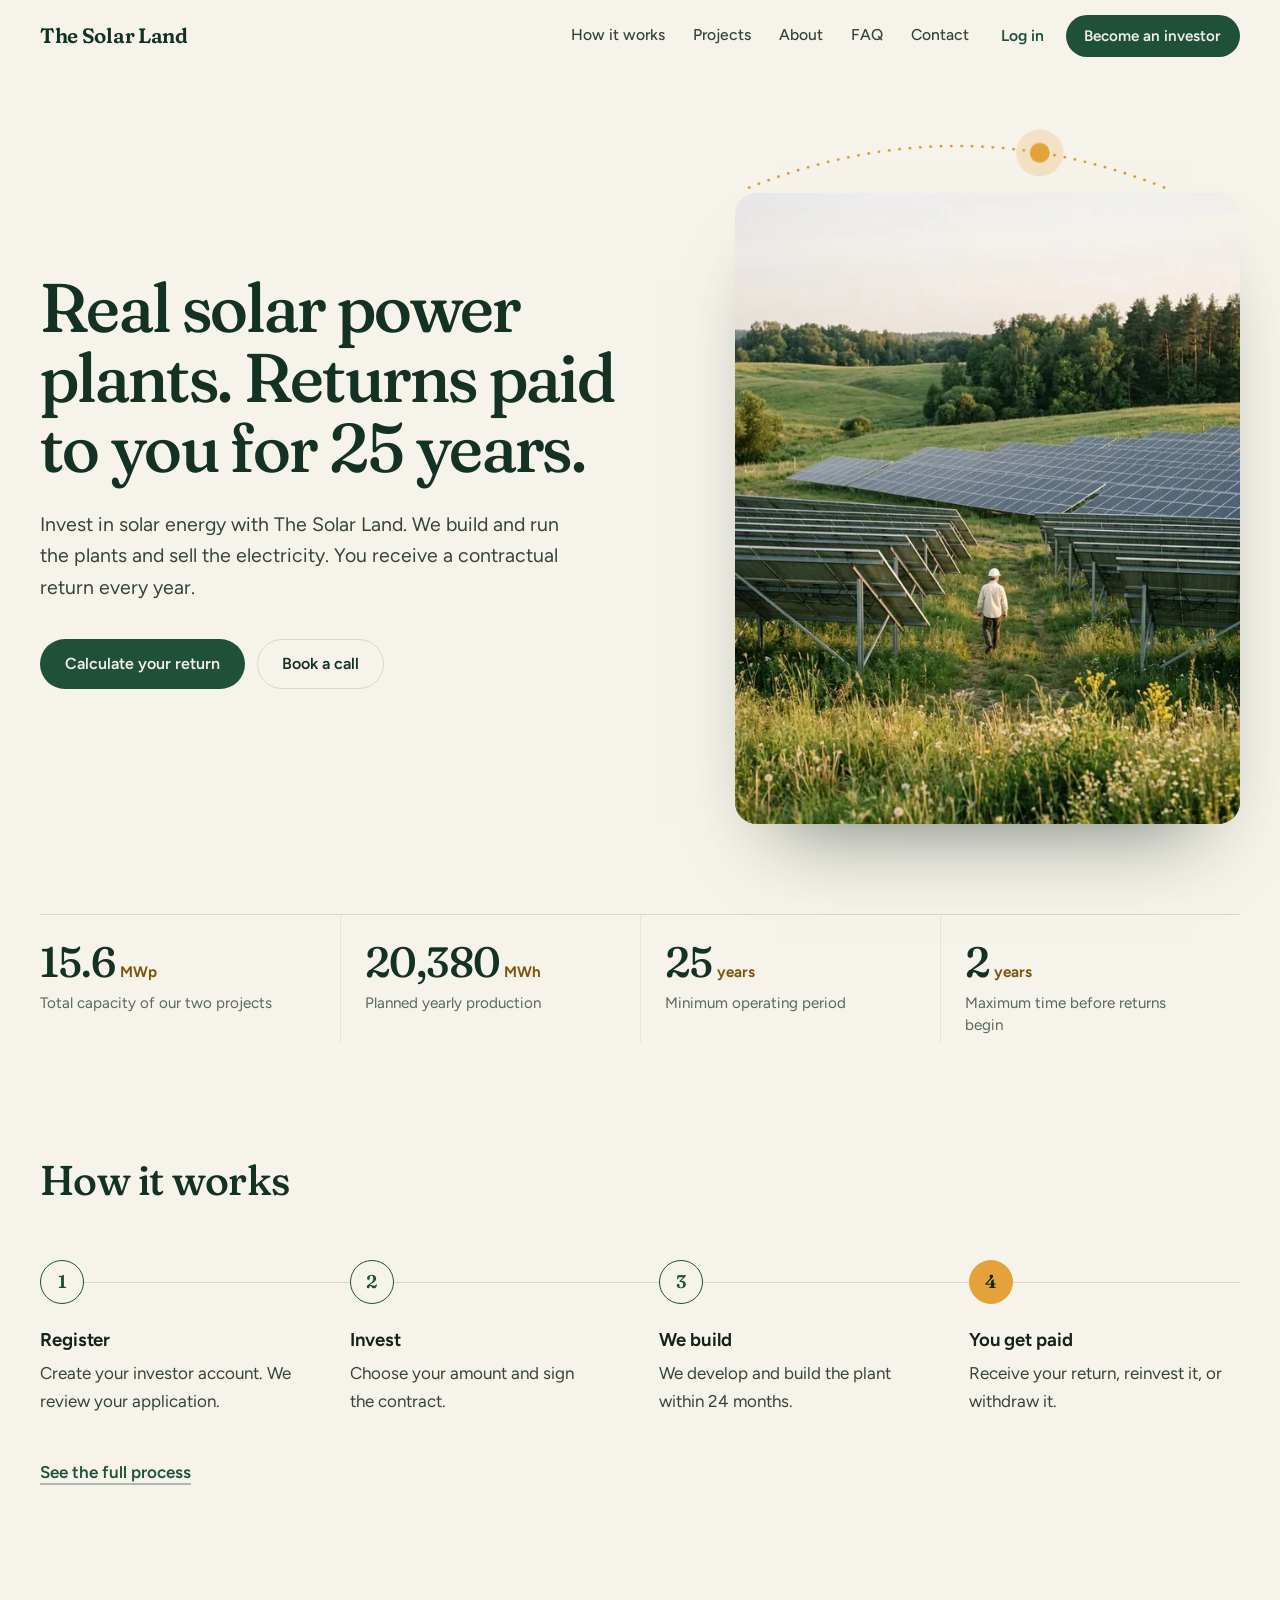
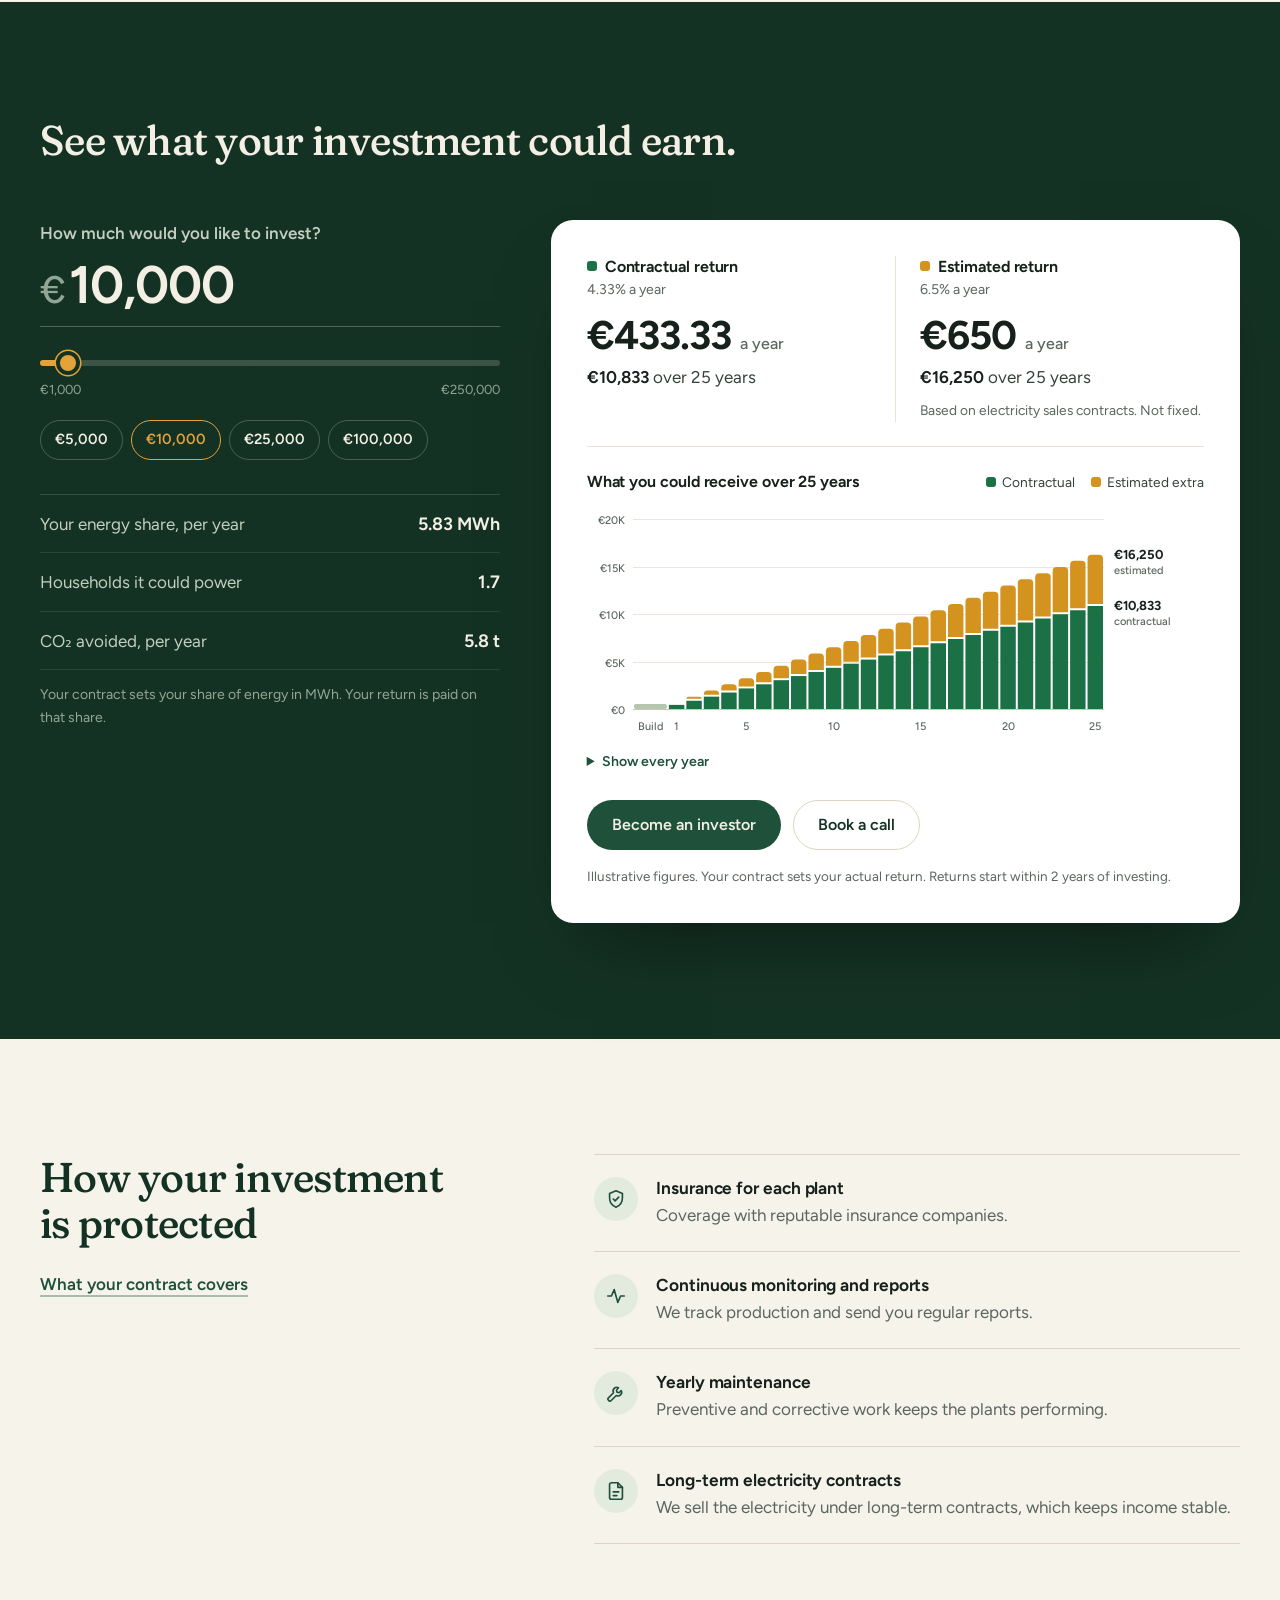
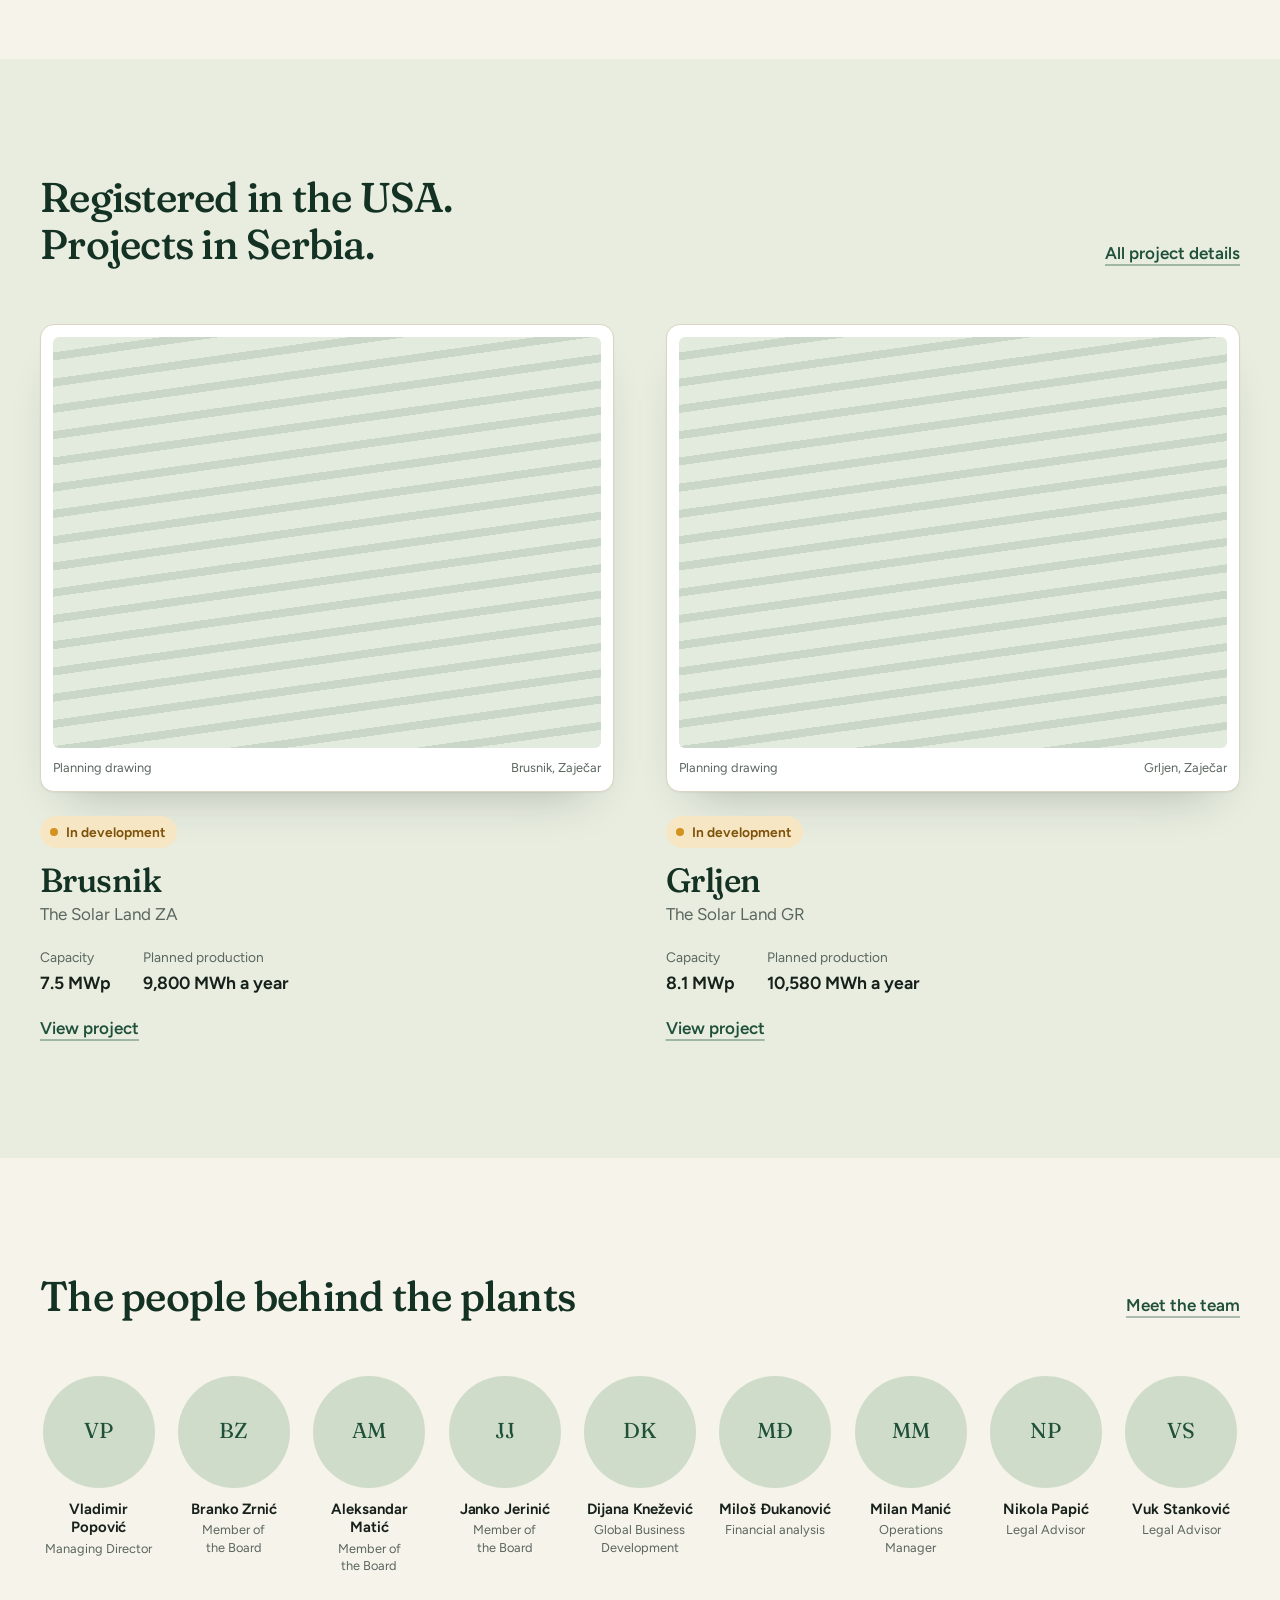
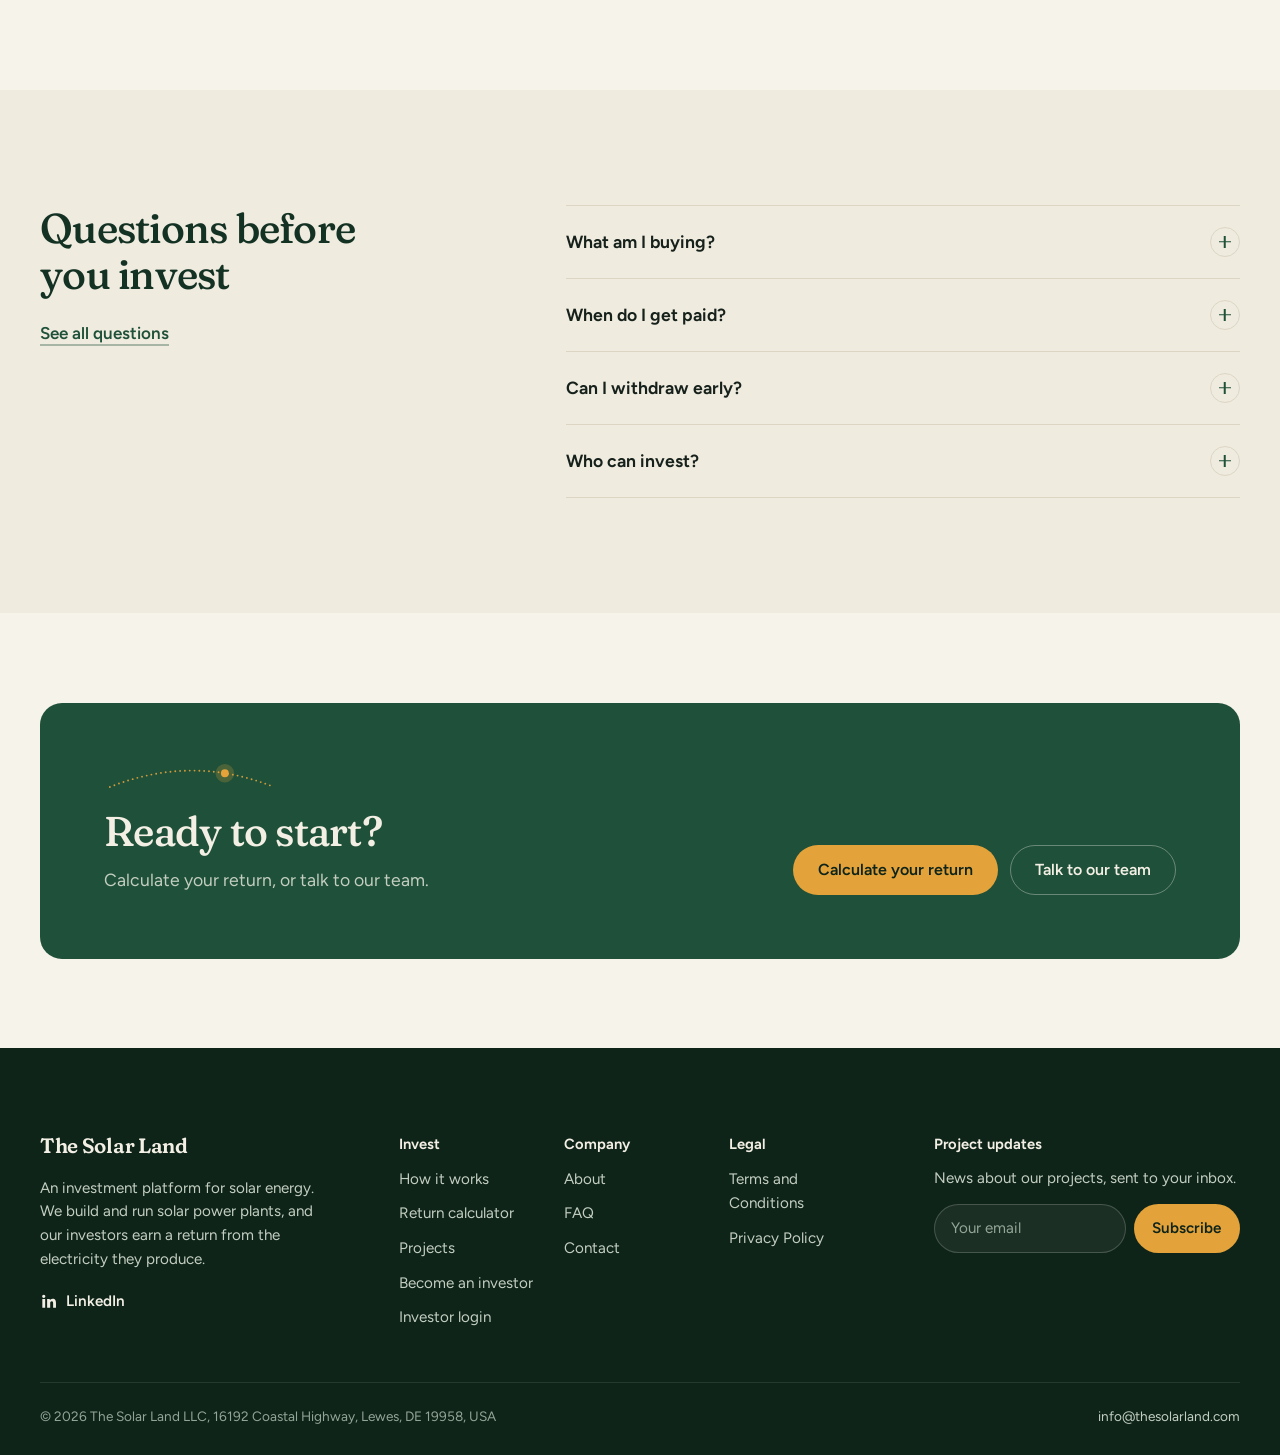
==== commit 7316418f: "feat: update site metadata URLs and add main stylesheet" ====
--- a/index.html
+++ b/index.html
@@ -66,7 +66,6 @@
             <source type="image/webp" srcset="assets/img/hero-600.webp 600w, assets/img/hero-896.webp 896w" sizes="(max-width: 960px) 92vw, 520px">
             <img src="assets/img/hero.jpg" alt="An engineer walking between rows of solar panels in green, hilly countryside" width="896" height="1200" fetchpriority="high" data-fallback>
           </picture>
-          <span class="photo-note">Illustrative image</span>
         </div>
       </div>
     </div>
--- a/assets/css/style.css
+++ b/assets/css/style.css
@@ -133,7 +133,6 @@
 .hero-photo picture{display:block;width:100%;height:100%}
 .hero-photo img{width:100%;height:100%;object-fit:cover;object-position:50% 55%}
 .hero-photo img.is-broken{display:none}
-.photo-note{position:absolute;right:12px;bottom:12px;font-size:.74rem;font-weight:600;color:var(--ink-700);background:rgba(246,243,234,.82);padding:3px 9px;border-radius:var(--r-pill)}
 .sunpath{position:absolute;left:-6%;top:0;width:112%;height:auto;overflow:visible;pointer-events:none}
 .sunpath .arc{fill:none;stroke:var(--amber-600);stroke-width:.62;stroke-linecap:round;stroke-dasharray:0 2.3;opacity:.95}
 .sunpath .sun{fill:var(--amber-500)}
@@ -479,10 +478,14 @@
 .next-steps span{color:var(--ink-700)}
 
 /* legal pages */
-.legal{max-width:44rem}
-.legal p{color:var(--ink-700);font-size:1.1rem}
-.legal p+p{margin-top:16px}
-.legal .actions{margin-top:32px}
+.legal{max-width:none}
+.legal p{color:var(--ink-700);font-size:1.1rem;line-height:1.75;max-width:none}
+.legal p+p{margin-top:22px}
+.legal h2{font-size:clamp(1.45rem,1.2rem + .8vw,1.8rem);line-height:1.25;margin:56px 0 18px;padding-top:40px;border-top:1px solid rgba(20,50,36,.14)}
+.legal .legal-updated{font-size:.95rem;color:var(--ink-500);margin-bottom:28px}
+.legal .legal-address{margin-top:36px}
+.legal .actions{margin-top:48px}
+.legal a{color:inherit;text-underline-offset:3px}
 
 /* ---------- footer ---------- */
 .site-footer{background:var(--forest-950);color:var(--on-dark-2);padding-top:clamp(56px,7vw,88px);font-size:.95rem}
